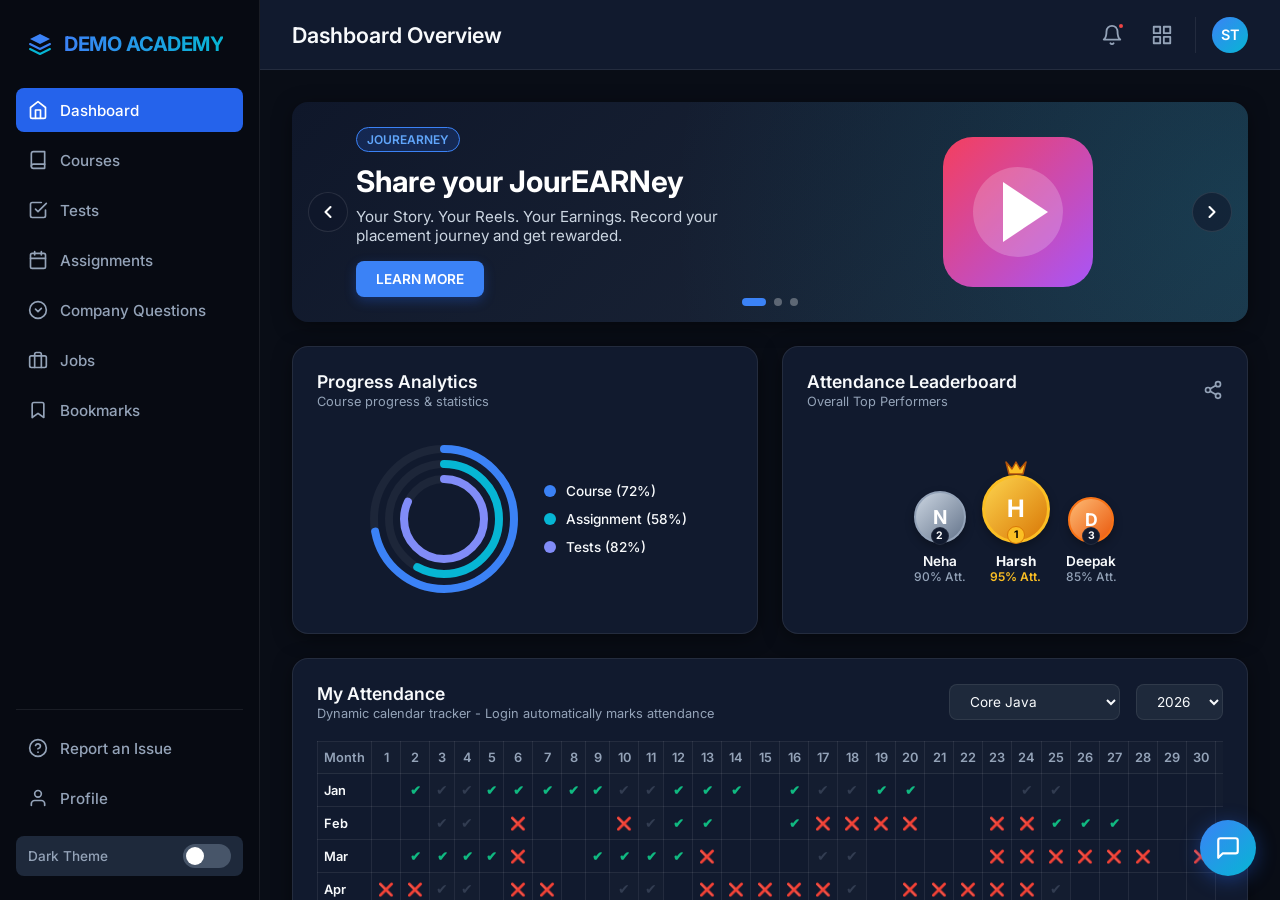
==== index.html @ d6cc8583 "Initial commit" ====
<!DOCTYPE html>
<html lang="en">
<head>
  <meta charset="UTF-8">
  <meta name="viewport" content="width=device-width, initial-scale=1.0">
  <title>Demo Academy - Student Dashboard & Attendance Portal</title>
  <link rel="stylesheet" href="assets/css/style.css">
</head>
<body>
  <div class="app-container">
    <!-- Sidebar Navigation -->
    <aside class="sidebar">
      <div>
        <div class="sidebar-logo">
          <svg width="24" height="24" viewBox="0 0 24 24" fill="none" xmlns="http://www.w3.org/2000/svg">
            <path d="M12 2L2 7L12 12L22 7L12 2Z" fill="var(--accent-blue)"/>
            <path d="M2 17L12 22L22 17" stroke="var(--accent-cyan)" stroke-width="2" stroke-linecap="round" stroke-linejoin="round"/>
            <path d="M2 12L12 17L22 12" stroke="var(--accent-blue)" stroke-width="2" stroke-linecap="round" stroke-linejoin="round"/>
          </svg>
          <span>DEMO ACADEMY</span>
        </div>
        <nav>
          <ul class="nav-links">
            <li class="nav-item active">
              <a href="index.html">
                <svg viewBox="0 0 24 24" fill="none" stroke="currentColor" stroke-width="2" stroke-linecap="round" stroke-linejoin="round">
                  <path d="M3 9l9-7 9 7v11a2 2 0 0 1-2 2H5a2 2 0 0 1-2-2z"/>
                  <polyline points="9 22 9 12 15 12 15 22"/>
                </svg>
                <p>Dashboard</p>
              </a>
            </li>
            <li class="nav-item">
              <a href="courses.html">
                <svg viewBox="0 0 24 24" fill="none" stroke="currentColor" stroke-width="2" stroke-linecap="round" stroke-linejoin="round">
                  <path d="M4 19.5A2.5 2.5 0 0 1 6.5 17H20"/>
                  <path d="M6.5 2H20v20H6.5A2.5 2.5 0 0 1 4 19.5v-15A2.5 2.5 0 0 1 6.5 2z"/>
                </svg>
                <p>Courses</p>
              </a>
            </li>
            <li class="nav-item">
              <a href="tests.html">
                <svg viewBox="0 0 24 24" fill="none" stroke="currentColor" stroke-width="2" stroke-linecap="round" stroke-linejoin="round">
                  <path d="M9 11L12 14L22 4"/>
                  <path d="M21 12v7a2 2 0 0 1-2 2H5a2 2 0 0 1-2-2V5a2 2 0 0 1 2-2h11"/>
                </svg>
                <p>Tests</p>
              </a>
            </li>
            <li class="nav-item">
              <a href="assignments.html">
                <svg viewBox="0 0 24 24" fill="none" stroke="currentColor" stroke-width="2" stroke-linecap="round" stroke-linejoin="round">
                  <rect x="3" y="4" width="18" height="18" rx="2" ry="2"/>
                  <line x1="16" y1="2" x2="16" y2="6"/>
                  <line x1="8" y1="2" x2="8" y2="6"/>
                  <line x1="3" y1="10" x2="21" y2="10"/>
                </svg>
                <p>Assignments</p>
              </a>
            </li>
            <li class="nav-item">
              <a href="companies.html">
                <svg viewBox="0 0 24 24" fill="none" stroke="currentColor" stroke-width="2" stroke-linecap="round" stroke-linejoin="round">
                  <circle cx="12" cy="12" r="10"/>
                  <polyline points="9 11 12 14 16 10"/>
                </svg>
                <p>Company Questions</p>
              </a>
            </li>
            <li class="nav-item">
              <a href="jobs.html">
                <svg viewBox="0 0 24 24" fill="none" stroke="currentColor" stroke-width="2" stroke-linecap="round" stroke-linejoin="round">
                  <rect x="2" y="7" width="20" height="14" rx="2" ry="2"/>
                  <path d="M16 21V5a2 2 0 0 0-2-2h-4a2 2 0 0 0-2 2v16"/>
                </svg>
                <p>Jobs</p>
              </a>
            </li>
            <li class="nav-item">
              <a href="#">
                <svg viewBox="0 0 24 24" fill="none" stroke="currentColor" stroke-width="2" stroke-linecap="round" stroke-linejoin="round">
                  <path d="M19 21l-7-5-7 5V5a2 2 0 0 1 2-2h10a2 2 0 0 1 2 2z"/>
                </svg>
                <p>Bookmarks</p>
              </a>
            </li>
          </ul>
        </nav>
      </div>

      <div class="sidebar-footer">
        <ul class="nav-links">
          <li class="nav-item">
            <a href="#">
              <svg viewBox="0 0 24 24" fill="none" stroke="currentColor" stroke-width="2" stroke-linecap="round" stroke-linejoin="round">
                <circle cx="12" cy="12" r="10"/>
                <path d="M9.09 9a3 3 0 0 1 5.83 1c0 2-3 3-3 3"/>
                <line x1="12" y1="17" x2="12.01" y2="17"/>
              </svg>
              <p>Report an Issue</p>
            </a>
          </li>
          <li class="nav-item">
            <a href="#">
              <svg viewBox="0 0 24 24" fill="none" stroke="currentColor" stroke-width="2" stroke-linecap="round" stroke-linejoin="round">
                <path d="M20 21v-2a4 4 0 0 0-4-4H8a4 4 0 0 0-4 4v2"/>
                <circle cx="12" cy="7" r="4"/>
              </svg>
              <p>Profile</p>
            </a>
          </li>
        </ul>
        
        <!-- Theme Toggle -->
        <div class="theme-toggle-container">
          <span class="theme-label">Dark Theme</span>
          <label class="toggle-switch">
            <input type="checkbox" id="theme-toggle">
            <span class="slider"></span>
          </label>
        </div>
      </div>
    </aside>

    <!-- Main Content Area -->
    <main class="main-content">
      <!-- Top Header -->
      <header class="top-header">
        <div class="welcome-msg">
          <h1>Dashboard Overview</h1>
        </div>
        <div class="header-actions">
          <button class="action-btn" aria-label="Notifications">
            <svg viewBox="0 0 24 24" fill="none" stroke="currentColor" stroke-width="2" stroke-linecap="round" stroke-linejoin="round">
              <path d="M18 8A6 6 0 0 0 6 8c0 7-3 9-3 9h18s-3-2-3-9"/>
              <path d="M13.73 21a2 2 0 0 1-3.46 0"/>
            </svg>
            <span class="badge-dot"></span>
          </button>
          
          <button class="action-btn" aria-label="QR Scanner">
            <svg viewBox="0 0 24 24" fill="none" stroke="currentColor" stroke-width="2" stroke-linecap="round" stroke-linejoin="round">
              <rect x="3" y="3" width="7" height="7"/>
              <rect x="14" y="3" width="7" height="7"/>
              <rect x="14" y="14" width="7" height="7"/>
              <rect x="3" y="14" width="7" height="7"/>
            </svg>
          </button>

          <div class="user-profile">
            <div class="avatar-circle">ST</div>
          </div>
        </div>
      </header>

      <!-- Dashboard Body Content -->
      <div class="dashboard-body">
        <!-- 1. Top Carousel Banner -->
        <section class="banner-carousel" aria-label="Announcements Banner">
          <div class="carousel-slides">
            
            <!-- Slide 1 -->
            <div class="slide active">
              <div class="slide-content">
                <span class="slide-tag">JourEARNey</span>
                <h2>Share your JourEARNey</h2>
                <p>Your Story. Your Reels. Your Earnings. Record your placement journey and get rewarded.</p>
                <a href="#" class="slide-btn">LEARN MORE</a>
              </div>
              <div class="slide-image-container">
                <svg width="180" height="180" viewBox="0 0 24 24" fill="none" xmlns="http://www.w3.org/2000/svg">
                  <rect x="2" y="2" width="20" height="20" rx="4" fill="url(#grad1)"/>
                  <circle cx="12" cy="12" r="6" fill="#ffffff" fill-opacity="0.2"/>
                  <polygon points="10,8 16,12 10,16" fill="#ffffff"/>
                  <defs>
                    <linearGradient id="grad1" x1="2" y1="2" x2="22" y2="22" gradientUnits="userSpaceOnUse">
                      <stop offset="0%" stop-color="#f43f5e" />
                      <stop offset="100%" stop-color="#a855f7" />
                    </linearGradient>
                  </defs>
                </svg>
              </div>
            </div>

            <!-- Slide 2 -->
            <div class="slide">
              <div class="slide-content">
                <span class="slide-tag" style="border-color: var(--accent-cyan); color: #22d3ee;">Referral Program</span>
                <h2>Refer Friends & Earn</h2>
                <p>Help your friends build their tech careers. Get cash rewards for every successfully enrolled referral!</p>
                <a href="#" class="slide-btn" style="background-color: var(--accent-cyan); box-shadow: 0 4px 12px rgba(6, 182, 212, 0.3);">REFER NOW</a>
              </div>
              <div class="slide-image-container">
                <svg width="180" height="180" viewBox="0 0 24 24" fill="none" xmlns="http://www.w3.org/2000/svg">
                  <path d="M17 21v-2a4 4 0 0 0-4-4H5a4 4 0 0 0-4 4v2" stroke="url(#grad2)" stroke-width="2" stroke-linecap="round"/>
                  <circle cx="9" cy="7" r="4" fill="url(#grad2)"/>
                  <path d="M23 21v-2a4 4 0 0 0-3-3.87" stroke="#ffffff" stroke-width="2" stroke-linecap="round"/>
                  <path d="M16 3.13a4 4 0 0 1 0 7.75" stroke="#ffffff" stroke-width="2" stroke-linecap="round"/>
                  <defs>
                    <linearGradient id="grad2" x1="0%" y1="0%" x2="100%" y2="100%">
                      <stop offset="0%" stop-color="#06b6d4"/>
                      <stop offset="100%" stop-color="#3b82f6"/>
                    </linearGradient>
                  </defs>
                </svg>
              </div>
            </div>

            <!-- Slide 3 -->
            <div class="slide">
              <div class="slide-content">
                <span class="slide-tag" style="border-color: var(--accent-gold); color: #fbbf24;">Placements</span>
                <h2>Infosys, TCS & Accenture</h2>
                <p>Our top students placed at global corporations. Build your Core Java skills and secure your dream job.</p>
                <a href="#" class="slide-btn" style="background-color: var(--accent-gold); color: #000000; box-shadow: 0 4px 12px rgba(251, 191, 36, 0.3);">VIEW PLACEMENTS</a>
              </div>
              <div class="slide-image-container">
                <svg width="180" height="180" viewBox="0 0 24 24" fill="none" xmlns="http://www.w3.org/2000/svg">
                  <rect x="3" y="3" width="18" height="18" rx="2" fill="url(#grad3)"/>
                  <path d="M21 16V8a2 2 0 0 0-2-2h-5l-2-2H5a2 2 0 0 0-2 2v10a2 2 0 0 0 2 2h14a2 2 0 0 0 2-2z" fill="#ffffff" fill-opacity="0.2"/>
                  <polyline points="22 10 12 18 2 10" stroke="#ffffff" stroke-width="2"/>
                  <defs>
                    <linearGradient id="grad3" x1="0%" y1="0%" x2="100%" y2="100%">
                      <stop offset="0%" stop-color="#fbbf24"/>
                      <stop offset="100%" stop-color="#f97316"/>
                    </linearGradient>
                  </defs>
                </svg>
              </div>
            </div>

          </div>
          
          <div class="carousel-overlay"></div>
          
          <!-- Arrows -->
          <button class="carousel-arrow prev" aria-label="Previous Slide">
            <svg viewBox="0 0 24 24" fill="none" stroke="currentColor" stroke-width="2.5" stroke-linecap="round" stroke-linejoin="round">
              <polyline points="15 18 9 12 15 6"/>
            </svg>
          </button>
          <button class="carousel-arrow next" aria-label="Next Slide">
            <svg viewBox="0 0 24 24" fill="none" stroke="currentColor" stroke-width="2.5" stroke-linecap="round" stroke-linejoin="round">
              <polyline points="9 18 15 12 9 6"/>
            </svg>
          </button>

          <!-- Dots -->
          <ul class="carousel-dots">
            <li class="dot active"></li>
            <li class="dot"></li>
            <li class="dot"></li>
          </ul>
        </section>

        <!-- 2. Grid Widgets (Progress & Leaderboard) -->
        <div class="widgets-grid">
          
          <!-- Left Card: Learning Analytics & Employability -->
          <div class="card">
            <div class="card-title">
              <div>
                Progress Analytics
                <div class="card-subtitle">Course progress & statistics</div>
              </div>
            </div>
            <div class="analytics-widgets">
              
              <!-- Concentric Rings -->
              <div class="progress-widget">
                <div class="rings-svg-container">
                  <svg width="160" height="160" viewBox="0 0 160 160">
                    <!-- Course Ring (Outer) -->
                    <circle class="ring-bg" cx="80" cy="80" r="70" stroke-width="8"/>
                    <circle class="ring-progress ring-course" cx="80" cy="80" r="70" stroke-width="8"/>

                    <!-- Assignment Ring (Middle) -->
                    <circle class="ring-bg" cx="80" cy="80" r="55" stroke-width="8"/>
                    <circle class="ring-progress ring-assignment" cx="80" cy="80" r="55" stroke-width="8"/>

                    <!-- Test Ring (Inner) -->
                    <circle class="ring-bg" cx="80" cy="80" r="40" stroke-width="8"/>
                    <circle class="ring-progress ring-test" cx="80" cy="80" r="40" stroke-width="8"/>
                  </svg>
                </div>
                <div class="progress-legend">
                  <div class="legend-item">
                    <span class="legend-color" style="background-color: var(--accent-blue);"></span>
                    <span>Course (72%)</span>
                  </div>
                  <div class="legend-item">
                    <span class="legend-color" style="background-color: var(--accent-cyan);"></span>
                    <span>Assignment (58%)</span>
                  </div>
                  <div class="legend-item">
                    <span class="legend-color" style="background-color: #818cf8;"></span>
                    <span>Tests (82%)</span>
                  </div>
                </div>
              </div>


            </div>
          </div>

          <!-- Right Card: Attendance Leaderboard -->
          <div class="card">
            <div class="card-title">
              <div>
                Attendance Leaderboard
                <div class="card-subtitle">Overall Top Performers</div>
              </div>
              <svg width="20" height="20" viewBox="0 0 24 24" fill="none" stroke="var(--text-secondary)" stroke-width="2" stroke-linecap="round" stroke-linejoin="round" style="cursor: pointer;">
                <circle cx="18" cy="5" r="3"/>
                <circle cx="6" cy="12" r="3"/>
                <circle cx="18" cy="19" r="3"/>
                <line x1="8.59" y1="13.51" x2="15.42" y2="17.49"/>
                <line x1="15.41" y1="6.51" x2="8.59" y2="10.49"/>
              </svg>
            </div>
            
            <div class="leaderboard-widget">
              <div class="podium-container">
                <!-- 2nd Place (Left) -->
                <div class="podium-user second">
                  <div class="avatar-wrapper">
                    N
                    <div class="rank-badge">2</div>
                  </div>
                  <div class="user-name">Neha</div>
                  <div class="user-score">90% Att.</div>
                </div>

                <!-- 1st Place (Center) -->
                <div class="podium-user first">
                  <div class="avatar-wrapper">
                    <!-- Crown icon on top -->
                    <svg class="crown-icon" viewBox="0 0 24 24" fill="var(--accent-gold)">
                      <path d="M2 4l3 12h14l3-12-6 7-4-7-4 7-6-7z" stroke="#b45309" stroke-width="1.5" stroke-linejoin="round"/>
                    </svg>
                    H
                    <div class="rank-badge" style="background-color: var(--accent-gold); color: #000000; border-color: #d97706;">1</div>
                  </div>
                  <div class="user-name" style="font-weight: 700;">Harsh</div>
                  <div class="user-score" style="color: var(--accent-gold); font-weight: 600;">95% Att.</div>
                </div>

                <!-- 3rd Place (Right) -->
                <div class="podium-user third">
                  <div class="avatar-wrapper">
                    D
                    <div class="rank-badge">3</div>
                  </div>
                  <div class="user-name">Deepak</div>
                  <div class="user-score">85% Att.</div>
                </div>
              </div>
            </div>
          </div>

        </div>

        <!-- 3. Attendance Section -->
        <section class="card attendance-card" aria-label="Attendance Portal">
          <div class="card-title">
            <div>
              My Attendance
              <div class="card-subtitle">Dynamic calendar tracker - Login automatically marks attendance</div>
            </div>
            <div class="attendance-filters">
              <select class="select-dropdown" id="course-filter">
                <option value="core-java">Core Java</option>
                <option value="web-dev">Web Development</option>
              </select>
              
              <select class="select-dropdown" id="year-filter">
                <option value="2026">2026</option>
                <option value="2025">2025</option>
              </select>
            </div>
          </div>

          <!-- Grid Table (Months & Days) -->
          <div class="attendance-grid-container">
            <table class="attendance-table">
              <thead>
                <tr>
                  <th>Month</th>
                  <!-- Days 1 to 31 headers -->
                  <th>1</th><th>2</th><th>3</th><th>4</th><th>5</th><th>6</th><th>7</th><th>8</th><th>9</th><th>10</th>
                  <th>11</th><th>12</th><th>13</th><th>14</th><th>15</th><th>16</th><th>17</th><th>18</th><th>19</th><th>20</th>
                  <th>21</th><th>22</th><th>23</th><th>24</th><th>25</th><th>26</th><th>27</th><th>28</th><th>29</th><th>30</th><th>31</th>
                </tr>
              </thead>
              <tbody id="attendance-tbody">
                <!-- Generated dynamically via JS -->
              </tbody>
            </table>
          </div>

          <!-- Attendance Legend -->
          <div class="attendance-legend">
            <div class="legend-marker-item">
              <span class="present-marker">✔</span> Present
            </div>
            <div class="legend-marker-item">
              <span class="week-off-marker" style="padding: 2px 8px; border-radius: 4px; display: inline-block;"></span> Week Off
            </div>
            <div class="legend-marker-item">
              <span class="absent-marker">❌</span> Absent
            </div>
          </div>
        </section>
      </div>
    </main>

    <!-- Floating Ask Demo AI Widget -->
    <div class="ask-demo-widget" id="ask-demo-widget">
      <button class="chat-bubble-btn" id="chat-bubble-btn" aria-label="Ask Demo Assistant">
        <!-- Robot or Chat Icon -->
        <svg viewBox="0 0 24 24" fill="none" stroke="currentColor" stroke-width="2" stroke-linecap="round" stroke-linejoin="round">
          <path d="M21 15a2 2 0 0 1-2 2H7l-4 4V5a2 2 0 0 1 2-2h14a2 2 0 0 1 2 2z"/>
        </svg>
      </button>

      <!-- Chat window container -->
      <div class="chat-window" id="chat-window">
        <div class="chat-header">
          <svg width="28" height="28" viewBox="0 0 24 24" fill="none" stroke="currentColor" stroke-width="2">
            <rect x="3" y="11" width="18" height="11" rx="2" ry="2"/>
            <path d="M12 2v2M8 5h8M12 11V9"/>
          </svg>
          <div>
            <h3>Ask Demo</h3>
            <p>Your AI Learning Companion</p>
          </div>
        </div>

        <div class="chat-body" id="chat-body">
          <div class="chat-msg demo">
            Hi! I am Demo, your AI Learning Assistant. You can ask me about your course progress, attendance details, or how to boost your employability score!
          </div>
        </div>

        <div class="chat-footer">
          <input type="text" class="chat-input" id="chat-input" placeholder="Type a message...">
          <button class="chat-send-btn" id="chat-send-btn" aria-label="Send message">
            <svg viewBox="0 0 24 24" fill="none" stroke="currentColor" stroke-width="2" stroke-linecap="round" stroke-linejoin="round">
              <line x1="22" y1="2" x2="11" y2="13"/>
              <polygon points="22 2 15 22 11 13 2 9 22 2"/>
            </svg>
          </button>
        </div>
      </div>
    </div>
  </div>

  <script src="assets/js/app.js"></script>
</body>
</html>
---- assets/css/style.css ----
@import url('https://fonts.googleapis.com/css2?family=Inter:wght@300;400;500;600;700&display=swap');

:root {
  /* Dark Theme variables (default) */
  --bg-color: #090d16;
  --card-bg: #111a2e;
  --card-border: rgba(255, 255, 255, 0.08);
  --sidebar-bg: #070a12;
  --sidebar-hover: #1e293b;
  --sidebar-active: #2563eb;
  --text-primary: #f8fafc;
  --text-secondary: #94a3b8;
  --accent-blue: #3b82f6;
  --accent-cyan: #06b6d4;
  --accent-green: #10b981;
  --accent-red: #ef4444;
  --accent-orange: #f59e0b;
  --accent-gold: #fbbf24;
  --shadow: 0 4px 20px -2px rgba(0, 0, 0, 0.5);
  --font-family: 'Inter', sans-serif;
  --week-off-bg: rgba(255, 255, 255, 0.05);
}

.light-theme {
  /* Light Theme variables */
  --bg-color: #f1f5f9;
  --card-bg: #ffffff;
  --card-border: rgba(0, 0, 0, 0.08);
  --sidebar-bg: #ffffff;
  --sidebar-hover: #f1f5f9;
  --sidebar-active: #2563eb;
  --text-primary: #0f172a;
  --text-secondary: #475569;
  --accent-blue: #2563eb;
  --accent-cyan: #0891b2;
  --shadow: 0 4px 20px -2px rgba(0, 0, 0, 0.08);
  --week-off-bg: rgba(0, 0, 0, 0.03);
}

* {
  box-sizing: border-box;
  margin: 0;
  padding: 0;
}

body {
  font-family: var(--font-family);
  background-color: var(--bg-color);
  color: var(--text-primary);
  transition: background-color 0.3s, color 0.3s;
  overflow-x: hidden;
  height: 100vh;
}

/* App Layout */
.app-container {
  display: flex;
  width: 100vw;
  height: 100vh;
  overflow: hidden;
}

/* Sidebar Styling */
.sidebar {
  width: 260px;
  background-color: var(--sidebar-bg);
  border-right: 1px solid var(--card-border);
  display: flex;
  flex-direction: column;
  justify-content: space-between;
  padding: 24px 16px;
  transition: background-color 0.3s, border-color 0.3s;
  z-index: 100;
  flex-shrink: 0;
}

.sidebar-logo {
  display: flex;
  align-items: center;
  gap: 12px;
  padding: 8px 12px;
  margin-bottom: 24px;
}

.sidebar-logo svg {
  width: 24px;
  height: 24px;
}

.sidebar-logo span {
  font-weight: 700;
  font-size: 1.25rem;
  letter-spacing: -0.025em;
  background: linear-gradient(to right, var(--accent-blue), var(--accent-cyan));
  -webkit-background-clip: text;
  -webkit-text-fill-color: transparent;
}

.nav-links {
  list-style: none;
  display: flex;
  flex-direction: column;
  gap: 6px;
}

.nav-item a {
  display: flex;
  align-items: center;
  gap: 12px;
  padding: 12px;
  border-radius: 8px;
  color: var(--text-secondary);
  text-decoration: none;
  font-weight: 500;
  font-size: 0.95rem;
  transition: all 0.2s;
}

.nav-item.active a {
  background-color: var(--sidebar-active);
  color: #ffffff;
}

.nav-item:not(.active) a:hover {
  background-color: var(--sidebar-hover);
  color: var(--text-primary);
}

.nav-item svg {
  width: 20px;
  height: 20px;
  flex-shrink: 0;
}

.sidebar-footer {
  display: flex;
  flex-direction: column;
  gap: 16px;
  padding-top: 16px;
  border-top: 1px solid var(--card-border);
}

/* Theme Toggle Slider */
.theme-toggle-container {
  display: flex;
  align-items: center;
  justify-content: space-between;
  padding: 8px 12px;
  background-color: var(--sidebar-hover);
  border-radius: 8px;
}

.theme-label {
  font-size: 0.85rem;
  font-weight: 500;
  color: var(--text-secondary);
}

.toggle-switch {
  position: relative;
  display: inline-block;
  width: 48px;
  height: 24px;
}

.toggle-switch input {
  opacity: 0;
  width: 0;
  height: 0;
}

.slider {
  position: absolute;
  cursor: pointer;
  top: 0;
  left: 0;
  right: 0;
  bottom: 0;
  background-color: #475569;
  transition: .3s;
  border-radius: 24px;
}

.slider:before {
  position: absolute;
  content: "";
  height: 18px;
  width: 18px;
  left: 3px;
  bottom: 3px;
  background-color: white;
  transition: .3s;
  border-radius: 50%;
}

input:checked + .slider {
  background-color: var(--accent-blue);
}

input:checked + .slider:before {
  transform: translateX(24px);
}

/* Main Dashboard Area */
.main-content {
  flex-grow: 1;
  display: flex;
  flex-direction: column;
  height: 100vh;
  overflow-y: auto;
  background-color: var(--bg-color);
  transition: background-color 0.3s;
}

/* Header */
.top-header {
  height: 70px;
  border-bottom: 1px solid var(--card-border);
  display: flex;
  align-items: center;
  justify-content: space-between;
  padding: 0 32px;
  background-color: var(--card-bg);
  transition: background-color 0.3s, border-color 0.3s;
  flex-shrink: 0;
}

.welcome-msg h1 {
  font-size: 1.35rem;
  font-weight: 600;
  color: var(--text-primary);
}

.header-actions {
  display: flex;
  align-items: center;
  gap: 16px;
}

.action-btn {
  background: none;
  border: none;
  color: var(--text-secondary);
  cursor: pointer;
  position: relative;
  padding: 6px;
  border-radius: 50%;
  transition: all 0.2s;
  display: flex;
  align-items: center;
  justify-content: center;
}

.action-btn:hover {
  background-color: var(--sidebar-hover);
  color: var(--text-primary);
}

.action-btn svg {
  width: 22px;
  height: 22px;
}

.badge-dot {
  position: absolute;
  top: 4px;
  right: 4px;
  width: 8px;
  height: 8px;
  background-color: var(--accent-red);
  border-radius: 50%;
  border: 2px solid var(--card-bg);
}

.user-profile {
  display: flex;
  align-items: center;
  gap: 12px;
  padding-left: 16px;
  border-left: 1px solid var(--card-border);
}

.avatar-circle {
  width: 36px;
  height: 36px;
  border-radius: 50%;
  background: linear-gradient(135deg, var(--accent-blue), var(--accent-cyan));
  display: flex;
  align-items: center;
  justify-content: center;
  color: white;
  font-weight: 600;
  font-size: 0.9rem;
}

/* Scrollbar styling */
.main-content::-webkit-scrollbar, .chat-body::-webkit-scrollbar, .player-right::-webkit-scrollbar {
  width: 6px;
}

.main-content::-webkit-scrollbar-track, .chat-body::-webkit-scrollbar-track, .player-right::-webkit-scrollbar-track {
  background: transparent;
}

.main-content::-webkit-scrollbar-thumb, .chat-body::-webkit-scrollbar-thumb, .player-right::-webkit-scrollbar-thumb {
  background: rgba(255, 255, 255, 0.1);
  border-radius: 4px;
}

.main-content::-webkit-scrollbar-thumb:hover, .chat-body::-webkit-scrollbar-thumb:hover, .player-right::-webkit-scrollbar-thumb:hover {
  background: rgba(255, 255, 255, 0.2);
}

/* Dashboard Body Content */
.dashboard-body {
  padding: 32px;
  display: flex;
  flex-direction: column;
  gap: 24px;
  flex-grow: 1;
}

/* Carousel Banner */
.banner-carousel {
  position: relative;
  width: 100%;
  height: 220px;
  border-radius: 16px;
  overflow: hidden;
  box-shadow: var(--shadow);
  background: linear-gradient(135deg, #0f172a, #1e293b);
}

.carousel-slides {
  display: flex;
  width: 100%;
  height: 100%;
  position: relative;
}

.slide {
  position: absolute;
  top: 0;
  left: 0;
  width: 100%;
  height: 100%;
  opacity: 0;
  transition: opacity 0.8s ease-in-out;
  display: flex;
  align-items: center;
  justify-content: space-between;
  padding: 24px 64px;
  pointer-events: none;
}

.slide.active {
  opacity: 1;
  pointer-events: auto;
}

.slide-content {
  max-width: 50%;
  z-index: 2;
  color: white;
}

.slide-tag {
  display: inline-block;
  background-color: rgba(37, 99, 235, 0.2);
  border: 1px solid var(--accent-blue);
  color: #60a5fa;
  font-size: 0.75rem;
  font-weight: 600;
  padding: 4px 10px;
  border-radius: 20px;
  margin-bottom: 12px;
  text-transform: uppercase;
}

.slide-content h2 {
  font-size: 1.85rem;
  font-weight: 700;
  margin-bottom: 8px;
  line-height: 1.2;
}

.slide-content p {
  color: #cbd5e1;
  font-size: 0.95rem;
  margin-bottom: 16px;
}

.slide-btn {
  display: inline-block;
  background-color: var(--accent-blue);
  color: white;
  text-decoration: none;
  font-weight: 600;
  font-size: 0.85rem;
  padding: 10px 20px;
  border-radius: 8px;
  transition: transform 0.2s, background-color 0.2s;
  box-shadow: 0 4px 12px rgba(37, 99, 235, 0.3);
}

.slide-btn:hover {
  transform: translateY(-2px);
  background-color: #1d4ed8;
}

.slide-image-container {
  width: 40%;
  height: 100%;
  display: flex;
  align-items: center;
  justify-content: center;
  position: relative;
  z-index: 2;
}

.slide-image-container img {
  max-height: 85%;
  max-width: 100%;
  object-fit: contain;
  filter: drop-shadow(0 10px 20px rgba(0, 0, 0, 0.4));
}

.carousel-overlay {
  position: absolute;
  top: 0;
  left: 0;
  right: 0;
  bottom: 0;
  background: radial-gradient(circle at right, rgba(6, 182, 212, 0.15), transparent 60%);
  z-index: 1;
}

/* Slide arrows */
.carousel-arrow {
  position: absolute;
  top: 50%;
  transform: translateY(-50%);
  background-color: rgba(15, 23, 42, 0.6);
  border: 1px solid rgba(255, 255, 255, 0.1);
  color: white;
  width: 40px;
  height: 40px;
  border-radius: 50%;
  display: flex;
  align-items: center;
  justify-content: center;
  cursor: pointer;
  transition: all 0.2s;
  z-index: 10;
}

.carousel-arrow:hover {
  background-color: rgba(37, 99, 235, 0.8);
  border-color: var(--accent-blue);
  transform: translateY(-50%) scale(1.1);
}

.carousel-arrow.prev { left: 16px; }
.carousel-arrow.next { right: 16px; }

.carousel-arrow svg {
  width: 20px;
  height: 20px;
}

/* Carousel dots */
.carousel-dots {
  position: absolute;
  bottom: 16px;
  left: 50%;
  transform: translateX(-50%);
  display: flex;
  gap: 8px;
  z-index: 10;
  list-style: none;
}

.dot {
  width: 8px;
  height: 8px;
  border-radius: 50%;
  background-color: rgba(255, 255, 255, 0.3);
  cursor: pointer;
  transition: all 0.3s;
}

.dot.active {
  background-color: var(--accent-blue);
  width: 24px;
  border-radius: 4px;
}

/* Widgets Grid Layout */
.widgets-grid {
  display: grid;
  grid-template-columns: 1fr 1fr;
  gap: 24px;
}

.card {
  background-color: var(--card-bg);
  border: 1px solid var(--card-border);
  border-radius: 16px;
  padding: 24px;
  box-shadow: var(--shadow);
  transition: background-color 0.3s, border-color 0.3s;
}

.card-title {
  font-size: 1.1rem;
  font-weight: 600;
  margin-bottom: 20px;
  color: var(--text-primary);
  display: flex;
  justify-content: space-between;
  align-items: center;
}

.card-subtitle {
  font-size: 0.8rem;
  color: var(--text-secondary);
  font-weight: 400;
  margin-top: 2px;
}

/* Analytics Row (Inside Left Card) */
.analytics-widgets {
  display: flex;
  justify-content: center;
  align-items: center;
  gap: 24px;
  padding: 10px 0;
}

/* Progress Rings Widget */
.progress-widget {
  display: flex;
  align-items: center;
  gap: 20px;
}

.rings-svg-container {
  position: relative;
  width: 160px;
  height: 160px;
}

.rings-svg-container svg {
  transform: rotate(-90deg);
}

.ring-bg {
  fill: none;
  stroke: rgba(255, 255, 255, 0.05);
}

.light-theme .ring-bg {
  stroke: rgba(0, 0, 0, 0.05);
}

.ring-progress {
  fill: none;
  stroke-linecap: round;
  transition: stroke-dashoffset 1s ease-out;
}

/* Ring colors & offsets */
.ring-course {
  stroke: var(--accent-blue);
  stroke-dasharray: 439.8; /* 2 * PI * r (r=70) */
  stroke-dashoffset: 219.9; /* 50% */
}

.ring-assignment {
  stroke: var(--accent-cyan);
  stroke-dasharray: 345.5; /* 2 * PI * r (r=55) */
  stroke-dashoffset: 103.65; /* 70% */
}

.ring-test {
  stroke: #818cf8;
  stroke-dasharray: 251.3; /* 2 * PI * r (r=40) */
  stroke-dashoffset: 62.8; /* 75% */
}

.progress-legend {
  display: flex;
  flex-direction: column;
  gap: 12px;
}

.legend-item {
  display: flex;
  align-items: center;
  gap: 10px;
  font-size: 0.85rem;
  font-weight: 500;
}

.legend-color {
  width: 12px;
  height: 12px;
  border-radius: 50%;
}

/* Leaderboard Widget Styling */
.leaderboard-widget {
  display: flex;
  flex-direction: column;
  align-items: center;
  justify-content: center;
  padding: 10px 0;
  position: relative;
  min-height: 180px;
}

.podium-container {
  display: flex;
  align-items: flex-end;
  justify-content: center;
  gap: 16px;
  width: 100%;
  margin-top: 20px;
}

.podium-user {
  display: flex;
  flex-direction: column;
  align-items: center;
  position: relative;
  text-align: center;
}

.avatar-wrapper {
  position: relative;
  border-radius: 50%;
  display: flex;
  align-items: center;
  justify-content: center;
  font-weight: 700;
  color: white;
  box-shadow: 0 4px 10px rgba(0,0,0,0.3);
}

.crown-icon {
  position: absolute;
  top: -20px;
  left: 50%;
  transform: translateX(-50%);
  width: 24px;
  height: 24px;
  z-index: 5;
}

.rank-badge {
  position: absolute;
  bottom: -4px;
  left: 50%;
  transform: translateX(-50%);
  width: 18px;
  height: 18px;
  border-radius: 50%;
  background-color: var(--card-bg);
  border: 1px solid var(--card-border);
  display: flex;
  align-items: center;
  justify-content: center;
  font-size: 0.65rem;
  font-weight: 700;
}

/* First place styling (Center) */
.podium-user.first {
  order: 2;
}

.podium-user.first .avatar-wrapper {
  width: 68px;
  height: 68px;
  background: linear-gradient(135deg, #fcd34d, #d97706);
  font-size: 1.5rem;
  border: 3px solid #fbbf24;
}

/* Second place styling (Left) */
.podium-user.second {
  order: 1;
}

.podium-user.second .avatar-wrapper {
  width: 52px;
  height: 52px;
  background: linear-gradient(135deg, #cbd5e1, #64748b);
  font-size: 1.2rem;
  border: 2px solid #94a3b8;
}

/* Third place styling (Right) */
.podium-user.third {
  order: 3;
}

.podium-user.third .avatar-wrapper {
  width: 46px;
  height: 46px;
  background: linear-gradient(135deg, #fdba74, #ea580c);
  font-size: 1.1rem;
  border: 2px solid #f97316;
}

.user-name {
  font-size: 0.85rem;
  font-weight: 600;
  margin-top: 10px;
  color: var(--text-primary);
}

.user-score {
  font-size: 0.75rem;
  color: var(--text-secondary);
  font-weight: 500;
}

/* Attendance Table Card */
.attendance-card {
  width: 100%;
}

.attendance-filters {
  display: flex;
  align-items: center;
  gap: 16px;
}

.select-dropdown, .date-input {
  background-color: var(--sidebar-hover);
  border: 1px solid var(--card-border);
  color: var(--text-primary);
  font-family: var(--font-family);
  font-size: 0.85rem;
  padding: 8px 16px;
  border-radius: 8px;
  outline: none;
  cursor: pointer;
  transition: all 0.2s;
}

.select-dropdown:hover, .date-input:hover {
  border-color: var(--accent-blue);
}

.date-input-container {
  display: flex;
  align-items: center;
  gap: 8px;
}

.date-label {
  font-size: 0.8rem;
  color: var(--text-secondary);
}

/* Attendance Grid Wrapper */
.attendance-grid-container {
  width: 100%;
  overflow-x: auto;
  margin-top: 16px;
  padding-bottom: 8px;
}

.attendance-table {
  width: 100%;
  border-collapse: collapse;
  text-align: center;
  min-width: 900px;
}

.attendance-table th, .attendance-table td {
  padding: 8px 6px;
  font-size: 0.8rem;
  border: 1px solid var(--card-border);
  width: calc(100% / 32);
}

.attendance-table th {
  color: var(--text-secondary);
  font-weight: 600;
  background-color: rgba(255, 255, 255, 0.01);
}

.light-theme .attendance-table th {
  background-color: rgba(0, 0, 0, 0.01);
}

.month-label {
  color: var(--text-primary);
  font-weight: 600;
  text-align: left;
  padding-left: 12px;
  width: 80px;
}

/* Attendance markers styling */
.present-marker {
  color: var(--accent-green);
  font-weight: bold;
  font-size: 1rem;
}

.absent-marker {
  color: var(--accent-red);
  font-weight: bold;
  font-size: 0.85rem;
}

.week-off-marker {
  background-color: var(--week-off-bg);
  opacity: 0.25;
}

.week-off-marker::after {
  content: "✔";
  color: var(--text-secondary);
  font-size: 0.85rem;
}

.empty-marker {
  background-color: transparent;
}

/* Attendance Legend */
.attendance-legend {
  display: flex;
  justify-content: flex-end;
  gap: 20px;
  margin-top: 20px;
  font-size: 0.8rem;
  font-weight: 500;
  color: var(--text-secondary);
}

.legend-marker-item {
  display: flex;
  align-items: center;
  gap: 6px;
}

/* Floating Ask Demo Widget */
.ask-demo-widget {
  position: fixed;
  bottom: 24px;
  right: 24px;
  z-index: 1000;
}

.chat-bubble-btn {
  background: linear-gradient(135deg, var(--accent-blue), var(--accent-cyan));
  color: white;
  width: 56px;
  height: 56px;
  border-radius: 50%;
  border: none;
  cursor: pointer;
  box-shadow: 0 4px 20px rgba(37, 99, 235, 0.4);
  display: flex;
  align-items: center;
  justify-content: center;
  transition: transform 0.2s, rotate 0.3s;
}

.chat-bubble-btn:hover {
  transform: scale(1.08);
}

.chat-bubble-btn svg {
  width: 26px;
  height: 26px;
}

/* Chat window */
.chat-window {
  position: absolute;
  bottom: 72px;
  right: 0;
  width: 360px;
  height: 480px;
  background-color: var(--card-bg);
  border: 1px solid var(--card-border);
  border-radius: 16px;
  box-shadow: var(--shadow);
  display: flex;
  flex-direction: column;
  overflow: hidden;
  opacity: 0;
  transform: translateY(20px) scale(0.95);
  pointer-events: none;
  transition: all 0.3s cubic-bezier(0.34, 1.56, 0.64, 1);
}

.chat-window.open {
  opacity: 1;
  transform: translateY(0) scale(1);
  pointer-events: auto;
}

.chat-header {
  padding: 16px;
  background: linear-gradient(135deg, var(--accent-blue), var(--accent-cyan));
  color: white;
  display: flex;
  align-items: center;
  gap: 12px;
}

.chat-header h3 {
  font-size: 1rem;
  font-weight: 600;
}

.chat-header p {
  font-size: 0.75rem;
  color: rgba(255, 255, 255, 0.8);
}

.chat-body {
  flex-grow: 1;
  padding: 16px;
  overflow-y: auto;
  display: flex;
  flex-direction: column;
  gap: 12px;
}

.chat-msg {
  max-width: 80%;
  padding: 10px 14px;
  border-radius: 12px;
  font-size: 0.85rem;
  line-height: 1.4;
}

.chat-msg.demo {
  background-color: var(--sidebar-hover);
  color: var(--text-primary);
  align-self: flex-start;
  border-bottom-left-radius: 2px;
}

.chat-msg.user {
  background-color: var(--accent-blue);
  color: white;
  align-self: flex-end;
  border-bottom-right-radius: 2px;
}

.chat-footer {
  padding: 12px 16px;
  border-top: 1px solid var(--card-border);
  display: flex;
  gap: 8px;
}

.chat-input {
  flex-grow: 1;
  background-color: var(--sidebar-hover);
  border: 1px solid var(--card-border);
  color: var(--text-primary);
  border-radius: 20px;
  padding: 8px 16px;
  outline: none;
  font-size: 0.85rem;
}

.chat-send-btn {
  background-color: var(--accent-blue);
  color: white;
  border: none;
  width: 36px;
  height: 36px;
  border-radius: 50%;
  display: flex;
  align-items: center;
  justify-content: center;
  cursor: pointer;
  transition: background-color 0.2s;
}

.chat-send-btn:hover {
  background-color: #1d4ed8;
}

.chat-send-btn svg {
  width: 16px;
  height: 16px;
}


/* ==========================================
   COURSES STYLING (NEW MODULES)
   ========================================== */

/* Search & Header */
.courses-header-section {
  display: flex;
  justify-content: space-between;
  align-items: center;
  gap: 20px;
  margin-bottom: 8px;
}

.search-input-wrap {
  position: relative;
  flex-grow: 1;
  max-width: 420px;
}

.search-icon-svg {
  position: absolute;
  left: 14px;
  top: 50%;
  transform: translateY(-50%);
  width: 18px;
  height: 18px;
  color: var(--text-secondary);
  pointer-events: none;
}

.courses-search-bar {
  width: 100%;
  padding: 12px 16px 12px 42px;
  background-color: var(--card-bg);
  border: 1px solid var(--card-border);
  color: var(--text-primary);
  font-family: var(--font-family);
  font-size: 0.9rem;
  border-radius: 10px;
  outline: none;
  transition: all 0.2s;
}

.courses-search-bar:focus {
  border-color: var(--accent-blue);
  box-shadow: 0 0 0 2px rgba(37, 99, 235, 0.15);
}

.btn-primary {
  background-color: var(--accent-blue);
  color: white;
  border: none;
  font-family: var(--font-family);
  font-weight: 600;
  font-size: 0.9rem;
  padding: 12px 24px;
  border-radius: 10px;
  cursor: pointer;
  display: flex;
  align-items: center;
  gap: 8px;
  transition: all 0.2s;
  box-shadow: 0 4px 12px rgba(37, 99, 235, 0.2);
}

.btn-primary:hover {
  background-color: #1d4ed8;
  transform: translateY(-1px);
}

/* Course Listing Grid */
.courses-grid {
  display: grid;
  grid-template-columns: repeat(auto-fill, minmax(320px, 1fr));
  gap: 24px;
  margin-top: 10px;
}

.course-card {
  background-color: var(--card-bg);
  border: 1px solid var(--card-border);
  border-radius: 16px;
  overflow: hidden;
  box-shadow: var(--shadow);
  display: flex;
  flex-direction: column;
  transition: all 0.3s cubic-bezier(0.4, 0, 0.2, 1);
  cursor: pointer;
}

.course-card:hover {
  transform: translateY(-6px);
  border-color: var(--accent-blue);
  box-shadow: 0 12px 30px -4px rgba(0, 0, 0, 0.4);
}

.course-banner {
  height: 180px;
  width: 100%;
  position: relative;
  display: flex;
  align-items: center;
  justify-content: space-between;
  padding: 20px 24px;
  overflow: hidden;
}

.course-banner-gradient-1 { background: linear-gradient(135deg, #1e3a8a, #3b82f6, #06b6d4); }
.course-banner-gradient-2 { background: linear-gradient(135deg, #0f172a, #d97706, #f59e0b); }
.course-banner-gradient-3 { background: linear-gradient(135deg, #311042, #701a75, #db2777); }
.course-banner-gradient-4 { background: linear-gradient(135deg, #022c22, #0d9488, #10b981); }
.course-banner-gradient-5 { background: linear-gradient(135deg, #1c1917, #44403c, #78716c); }
.course-banner-gradient-6 { background: linear-gradient(135deg, #172554, #1e3a8a, #2563eb); }

.course-banner-title {
  color: white;
  z-index: 2;
  max-width: 60%;
}

.course-banner-title h3 {
  font-size: 1.45rem;
  font-weight: 800;
  letter-spacing: -0.02em;
  line-height: 1.2;
}

.course-logo-overlay {
  width: 35%;
  height: 90%;
  display: flex;
  align-items: center;
  justify-content: center;
  z-index: 2;
}

.course-logo-overlay svg, .course-logo-overlay img {
  max-height: 100%;
  max-width: 100%;
  filter: drop-shadow(0 4px 8px rgba(0,0,0,0.3));
}

.course-banner-overlay {
  position: absolute;
  top: 0;
  left: 0;
  right: 0;
  bottom: 0;
  background: radial-gradient(circle at bottom left, rgba(255,255,255,0.1), transparent 70%);
  z-index: 1;
}

.course-card-details {
  padding: 20px;
  flex-grow: 1;
  display: flex;
  flex-direction: column;
  justify-content: space-between;
  gap: 16px;
}

.course-card-meta {
  display: flex;
  gap: 16px;
  font-size: 0.8rem;
  color: var(--text-secondary);
}

.meta-info-item {
  display: flex;
  align-items: center;
  gap: 6px;
}

.meta-info-item svg {
  width: 14px;
  height: 14px;
  color: var(--accent-blue);
}

.course-card-desc {
  font-size: 0.85rem;
  color: var(--text-secondary);
  line-height: 1.4;
}

.course-card-cta {
  display: flex;
  align-items: center;
  justify-content: space-between;
  padding-top: 14px;
  border-top: 1px solid var(--card-border);
}

.cta-link {
  color: var(--accent-blue);
  font-weight: 600;
  font-size: 0.85rem;
  text-decoration: none;
  display: flex;
  align-items: center;
  gap: 6px;
  transition: gap 0.2s;
}

.course-card:hover .cta-link {
  color: var(--accent-cyan);
  gap: 10px;
}

/* Dotted Add Course Card */
.add-course-card {
  border: 2px dashed var(--card-border);
  background-color: rgba(255,255,255,0.01);
  display: flex;
  flex-direction: column;
  align-items: center;
  justify-content: center;
  padding: 40px;
  min-height: 350px;
  border-radius: 16px;
  cursor: pointer;
  transition: all 0.2s;
}

.add-course-card:hover {
  border-color: var(--accent-blue);
  background-color: rgba(37, 99, 235, 0.03);
}

.add-course-card-content {
  text-align: center;
  display: flex;
  flex-direction: column;
  align-items: center;
  gap: 12px;
  color: var(--text-secondary);
}

.add-course-card-content svg {
  width: 48px;
  height: 48px;
  color: var(--text-secondary);
  transition: transform 0.2s, color 0.2s;
}

.add-course-card:hover .add-course-card-content svg {
  transform: scale(1.1);
  color: var(--accent-blue);
}

.add-course-card-content h3 {
  font-size: 1.1rem;
  font-weight: 600;
  color: var(--text-primary);
}

/* Modal Backdrop */
.modal-backdrop {
  position: fixed;
  top: 0;
  left: 0;
  right: 0;
  bottom: 0;
  background-color: rgba(0, 0, 0, 0.7);
  z-index: 1100;
  display: flex;
  align-items: center;
  justify-content: center;
  opacity: 0;
  pointer-events: none;
  transition: opacity 0.3s;
}

.modal-backdrop.open {
  opacity: 1;
  pointer-events: auto;
}

.modal-container {
  width: 100%;
  max-width: 480px;
  background-color: var(--card-bg);
  border: 1px solid var(--card-border);
  border-radius: 16px;
  box-shadow: 0 10px 30px rgba(0,0,0,0.5);
  overflow: hidden;
  transform: translateY(-20px) scale(0.95);
  transition: transform 0.3s cubic-bezier(0.34, 1.56, 0.64, 1);
}

.modal-backdrop.open .modal-container {
  transform: translateY(0) scale(1);
}

.modal-header {
  padding: 20px 24px;
  border-bottom: 1px solid var(--card-border);
  display: flex;
  justify-content: space-between;
  align-items: center;
}

.modal-header h2 {
  font-size: 1.2rem;
  font-weight: 600;
}

.modal-close-btn {
  background: none;
  border: none;
  color: var(--text-secondary);
  cursor: pointer;
  padding: 4px;
  border-radius: 50%;
  transition: all 0.2s;
}

.modal-close-btn:hover {
  background-color: var(--sidebar-hover);
  color: var(--text-primary);
}

.modal-close-btn svg {
  width: 20px;
  height: 20px;
}

.modal-body {
  padding: 24px;
}

.form-group {
  margin-bottom: 18px;
}

.form-label {
  display: block;
  font-size: 0.85rem;
  font-weight: 500;
  color: var(--text-secondary);
  margin-bottom: 8px;
}

.form-control {
  width: 100%;
  padding: 10px 14px;
  background-color: var(--sidebar-hover);
  border: 1px solid var(--card-border);
  color: var(--text-primary);
  font-family: var(--font-family);
  font-size: 0.9rem;
  border-radius: 8px;
  outline: none;
  transition: border-color 0.2s;
}

.form-control:focus {
  border-color: var(--accent-blue);
}

.modal-footer {
  padding: 16px 24px;
  border-top: 1px solid var(--card-border);
  display: flex;
  justify-content: flex-end;
  gap: 12px;
}

.btn-secondary {
  background-color: transparent;
  border: 1px solid var(--card-border);
  color: var(--text-secondary);
  font-family: var(--font-family);
  font-weight: 600;
  font-size: 0.9rem;
  padding: 10px 20px;
  border-radius: 8px;
  cursor: pointer;
  transition: all 0.2s;
}

.btn-secondary:hover {
  background-color: var(--sidebar-hover);
  color: var(--text-primary);
}


/* Course Player View Screen */
.course-player-view {
  display: flex;
  flex-direction: column;
  gap: 20px;
}

.player-header {
  display: flex;
  align-items: center;
  gap: 16px;
}

.player-back-btn {
  background: none;
  border: none;
  color: var(--text-secondary);
  cursor: pointer;
  padding: 6px;
  border-radius: 50%;
  display: flex;
  align-items: center;
  justify-content: center;
  transition: all 0.2s;
}

.player-back-btn:hover {
  background-color: var(--sidebar-hover);
  color: var(--text-primary);
}

.player-back-btn svg {
  width: 22px;
  height: 22px;
}

.player-header h2 {
  font-size: 1.45rem;
  font-weight: 700;
}

/* Player grid 2 column layout */
.player-grid {
  display: grid;
  grid-template-columns: 2fr 1fr;
  gap: 24px;
  align-items: start;
}

/* Video content pane */
.player-left {
  display: flex;
  flex-direction: column;
  gap: 20px;
}

.video-player-wrapper {
  position: relative;
  width: 100%;
  padding-bottom: 56.25%; /* 16:9 Aspect Ratio */
  height: 0;
  border-radius: 16px;
  overflow: hidden;
  background-color: black;
  box-shadow: var(--shadow);
}

.video-player-wrapper iframe {
  position: absolute;
  top: 0;
  left: 0;
  width: 100%;
  height: 100%;
  border: 0;
}

.video-info-box {
  background-color: var(--card-bg);
  border: 1px solid var(--card-border);
  border-radius: 16px;
  padding: 24px;
  box-shadow: var(--shadow);
}

.video-title-wrap {
  display: flex;
  justify-content: space-between;
  align-items: flex-start;
  gap: 16px;
  margin-bottom: 16px;
}

.video-title-wrap h3 {
  font-size: 1.25rem;
  font-weight: 700;
  color: var(--text-primary);
}

.lesson-badge {
  display: inline-block;
  background-color: var(--sidebar-hover);
  color: var(--text-secondary);
  font-size: 0.75rem;
  font-weight: 600;
  padding: 4px 10px;
  border-radius: 20px;
  border: 1px solid var(--card-border);
}

.instructor-badge {
  display: flex;
  align-items: center;
  gap: 8px;
  margin-top: 8px;
}

.instructor-avatar {
  width: 28px;
  height: 28px;
  border-radius: 50%;
  background-color: var(--accent-blue);
  color: white;
  display: flex;
  align-items: center;
  justify-content: center;
  font-weight: 600;
  font-size: 0.75rem;
}

.instructor-name {
  font-size: 0.85rem;
  font-weight: 500;
  color: var(--text-secondary);
}

/* Details and Comments Tabs */
.player-tabs-bar {
  display: flex;
  gap: 16px;
  border-bottom: 1px solid var(--card-border);
  margin-bottom: 16px;
}

.tab-btn {
  background: none;
  border: none;
  color: var(--text-secondary);
  font-family: var(--font-family);
  font-weight: 600;
  font-size: 0.9rem;
  padding: 12px 8px;
  cursor: pointer;
  position: relative;
  transition: color 0.2s;
}

.tab-btn:hover {
  color: var(--text-primary);
}

.tab-btn.active {
  color: var(--accent-blue);
}

.tab-btn.active::after {
  content: '';
  position: absolute;
  bottom: -1px;
  left: 0;
  right: 0;
  height: 2px;
  background-color: var(--accent-blue);
}

.tab-panel-content {
  font-size: 0.9rem;
  color: var(--text-secondary);
  line-height: 1.5;
}

.tab-panel-content.hidden {
  display: none;
}

/* Dynamic discussions list styles */
.discussion-comments-list {
  display: flex;
  flex-direction: column;
  gap: 16px;
  margin-top: 12px;
}

.comment-item {
  display: flex;
  gap: 12px;
  padding-bottom: 14px;
  border-bottom: 1px solid rgba(255, 255, 255, 0.03);
}

.comment-avatar {
  width: 32px;
  height: 32px;
  border-radius: 50%;
  background-color: var(--sidebar-hover);
  display: flex;
  align-items: center;
  justify-content: center;
  font-size: 0.75rem;
  font-weight: 600;
  color: var(--text-primary);
  flex-shrink: 0;
}

.comment-details h4 {
  font-size: 0.8rem;
  font-weight: 600;
  color: var(--text-primary);
  margin-bottom: 4px;
}

.comment-details p {
  font-size: 0.8rem;
  color: var(--text-secondary);
  line-height: 1.4;
}

/* Accordion Syllabus sidebar */
.player-right {
  background-color: var(--card-bg);
  border: 1px solid var(--card-border);
  border-radius: 16px;
  box-shadow: var(--shadow);
  display: flex;
  flex-direction: column;
  max-height: calc(100vh - 130px);
  overflow-y: auto;
}

.syllabus-header {
  padding: 20px;
  border-bottom: 1px solid var(--card-border);
}

.syllabus-header h3 {
  font-size: 1.05rem;
  font-weight: 600;
  margin-bottom: 6px;
}

.syllabus-stats {
  display: flex;
  gap: 12px;
  font-size: 0.75rem;
  color: var(--text-secondary);
  flex-wrap: wrap;
}

.syllabus-stats span {
  display: flex;
  align-items: center;
  gap: 4px;
}

.syllabus-stats svg {
  width: 12px;
  height: 12px;
  color: var(--accent-blue);
}

.module-accordion-list {
  display: flex;
  flex-direction: column;
}

.accordion-item {
  border-bottom: 1px solid var(--card-border);
}

.accordion-header {
  width: 100%;
  padding: 16px 20px;
  background: none;
  border: none;
  display: flex;
  justify-content: space-between;
  align-items: center;
  text-align: left;
  cursor: pointer;
  transition: background-color 0.2s;
}

.accordion-header:hover {
  background-color: rgba(255, 255, 255, 0.01);
}

.light-theme .accordion-header:hover {
  background-color: rgba(0, 0, 0, 0.01);
}

.accordion-title-wrap {
  display: flex;
  flex-direction: column;
  gap: 4px;
}

.accordion-title-wrap h4 {
  font-size: 0.85rem;
  font-weight: 600;
  color: var(--text-primary);
}

.accordion-meta-label {
  font-size: 0.7rem;
  color: var(--text-secondary);
  display: flex;
  gap: 8px;
}

.accordion-arrow-icon {
  width: 18px;
  height: 18px;
  color: var(--text-secondary);
  transition: transform 0.2s;
}

.accordion-item.active .accordion-arrow-icon {
  transform: rotate(180deg);
}

/* Accordion drawer body */
.accordion-body-list {
  background-color: rgba(0, 0, 0, 0.1);
  display: none;
  flex-direction: column;
}

.accordion-item.active .accordion-body-list {
  display: flex;
}

.lesson-item {
  display: flex;
  align-items: center;
  justify-content: space-between;
  padding: 12px 20px 12px 32px;
  border-top: 1px solid rgba(255,255,255,0.02);
  cursor: pointer;
  transition: all 0.2s;
}

.lesson-item:hover {
  background-color: var(--sidebar-hover);
}

.lesson-item.active {
  background-color: rgba(37, 99, 235, 0.08);
  border-left: 3px solid var(--accent-blue);
}

.lesson-item-left {
  display: flex;
  align-items: center;
  gap: 12px;
  max-width: 80%;
}

.lesson-type-icon {
  width: 16px;
  height: 16px;
  color: var(--text-secondary);
}

.lesson-item.active .lesson-type-icon {
  color: var(--accent-blue);
}

.lesson-details-text {
  display: flex;
  flex-direction: column;
  gap: 2px;
}

.lesson-details-text h5 {
  font-size: 0.8rem;
  font-weight: 500;
  color: var(--text-primary);
  white-space: nowrap;
  overflow: hidden;
  text-overflow: ellipsis;
}

.lesson-item.active .lesson-details-text h5 {
  color: var(--accent-blue);
  font-weight: 600;
}

.lesson-length {
  font-size: 0.7rem;
  color: var(--text-secondary);
}

.lesson-status-tick {
  width: 16px;
  height: 16px;
  border-radius: 50%;
  display: flex;
  align-items: center;
  justify-content: center;
  font-size: 0.65rem;
  color: white;
  background-color: var(--card-border);
}

.lesson-item.completed .lesson-status-tick {
  background-color: var(--accent-green);
}

/* Mobile responsive rules */
@media (max-width: 1024px) {
  .player-grid {
    grid-template-columns: 1fr;
  }
}

/* ==========================================
   TESTS PORTAL STYLING (NEW MODULES)
   ========================================== */

/* Category Screens Layout */
.test-categories-title {
  font-size: 1.25rem;
  font-weight: 600;
  margin-bottom: 24px;
  color: var(--text-primary);
}

.test-categories-grid {
  display: flex;
  gap: 24px;
  margin-top: 10px;
  flex-wrap: wrap;
}

.test-category-card {
  background-color: var(--card-bg);
  border: 1px solid var(--card-border);
  border-radius: 16px;
  padding: 24px 32px;
  min-width: 260px;
  display: flex;
  align-items: center;
  gap: 20px;
  cursor: pointer;
  box-shadow: var(--shadow);
  transition: all 0.3s cubic-bezier(0.4, 0, 0.2, 1);
}

.test-category-card:hover {
  transform: translateY(-4px);
  border-color: var(--accent-blue);
  box-shadow: 0 8px 24px rgba(37, 99, 235, 0.2);
}

.category-icon-circle {
  width: 52px;
  height: 52px;
  border-radius: 12px;
  display: flex;
  align-items: center;
  justify-content: center;
  color: white;
  font-size: 1.5rem;
  flex-shrink: 0;
  box-shadow: 0 4px 10px rgba(0,0,0,0.2);
}

.category-icon-circle.java {
  background: linear-gradient(135deg, #ef4444, #f97316);
}

.category-icon-circle.programming {
  background: linear-gradient(135deg, #a855f7, #6366f1);
}

.test-category-card h3 {
  font-size: 1.15rem;
  font-weight: 600;
  color: var(--text-primary);
}

/* Topic Grid (3 columns matching screenshot 2) */
.tests-grid {
  display: grid;
  grid-template-columns: repeat(3, 1fr);
  gap: 24px;
}

@media (max-width: 992px) {
  .tests-grid {
    grid-template-columns: repeat(2, 1fr);
  }
}

@media (max-width: 600px) {
  .tests-grid {
    grid-template-columns: 1fr;
  }
}

.test-topic-card {
  background-color: var(--card-bg);
  border: 1px solid var(--card-border);
  border-radius: 16px;
  padding: 24px;
  display: flex;
  flex-direction: column;
  justify-content: space-between;
  gap: 20px;
  box-shadow: var(--shadow);
  transition: all 0.2s;
}

.test-topic-card:hover {
  border-color: var(--accent-blue);
  box-shadow: 0 6px 18px rgba(0, 0, 0, 0.3);
}

.test-card-header {
  display: flex;
  align-items: center;
  gap: 12px;
}

.test-icon-circle {
  width: 36px;
  height: 36px;
  border-radius: 50%;
  background-color: rgba(255, 255, 255, 0.05);
  display: flex;
  align-items: center;
  justify-content: center;
  color: var(--text-secondary);
  flex-shrink: 0;
}

.light-theme .test-icon-circle {
  background-color: rgba(0, 0, 0, 0.05);
}

.test-icon-circle svg {
  width: 18px;
  height: 18px;
}

.test-card-header h3 {
  font-size: 0.95rem;
  font-weight: 600;
  color: var(--text-primary);
  line-height: 1.3;
}

.test-card-score-badge {
  display: inline-block;
  font-size: 0.75rem;
  font-weight: 600;
  padding: 2px 8px;
  border-radius: 4px;
  margin-top: 4px;
  background-color: rgba(16, 185, 129, 0.1);
  color: var(--accent-green);
  width: fit-content;
}

.test-card-actions {
  display: grid;
  grid-template-columns: 1fr 1.2fr;
  gap: 12px;
}

.btn-outline {
  background-color: transparent;
  border: 1px solid var(--card-border);
  color: var(--text-primary);
  font-family: var(--font-family);
  font-weight: 600;
  font-size: 0.85rem;
  padding: 10px 14px;
  border-radius: 8px;
  cursor: pointer;
  transition: all 0.2s;
  text-align: center;
}

.btn-outline:hover {
  background-color: var(--sidebar-hover);
  border-color: var(--text-secondary);
}

.btn-action-fill {
  background-color: #7fa5eb;
  color: #070a12;
  border: none;
  font-family: var(--font-family);
  font-weight: 600;
  font-size: 0.85rem;
  padding: 10px 14px;
  border-radius: 8px;
  cursor: pointer;
  transition: all 0.2s;
  text-align: center;
}

.btn-action-fill:hover {
  background-color: var(--accent-blue);
  color: white;
}

/* MCQ Quiz Modal elements */
.quiz-question-container {
  margin-bottom: 24px;
}

.quiz-question-number {
  font-size: 0.8rem;
  font-weight: 600;
  color: var(--accent-blue);
  text-transform: uppercase;
  margin-bottom: 8px;
}

.quiz-question-text {
  font-size: 1.05rem;
  font-weight: 600;
  color: var(--text-primary);
  line-height: 1.4;
}

.quiz-options-list {
  display: flex;
  flex-direction: column;
  gap: 12px;
  margin-top: 16px;
}

.quiz-option-label {
  display: flex;
  align-items: center;
  gap: 12px;
  padding: 12px 16px;
  background-color: var(--sidebar-hover);
  border: 1px solid var(--card-border);
  border-radius: 10px;
  cursor: pointer;
  transition: all 0.2s;
}

.quiz-option-label:hover {
  border-color: var(--accent-blue);
  background-color: rgba(37, 99, 235, 0.04);
}

.quiz-option-label input[type="radio"] {
  accent-color: var(--accent-blue);
  width: 16px;
  height: 16px;
}

.quiz-option-text {
  font-size: 0.88rem;
  color: var(--text-primary);
}

.quiz-option-label.selected {
  border-color: var(--accent-blue);
  background-color: rgba(37, 99, 235, 0.08);
}

/* Result Screen Inside Quiz Modal */
.quiz-result-box {
  text-align: center;
  padding: 20px 0;
  display: flex;
  flex-direction: column;
  align-items: center;
  gap: 16px;
}

.quiz-result-score {
  font-size: 3rem;
  font-weight: 800;
  color: var(--accent-blue);
}

/* History Modal Elements */
.history-table {
  width: 100%;
  border-collapse: collapse;
  margin-top: 12px;
}

.history-table th, .history-table td {
  padding: 12px 16px;
  font-size: 0.85rem;
  border-bottom: 1px solid var(--card-border);
  text-align: left;
}

.history-table th {
  color: var(--text-secondary);
  font-weight: 600;
  background-color: rgba(255, 255, 255, 0.01);
}

.light-theme .history-table th {
  background-color: rgba(0, 0, 0, 0.01);
}

.history-status-badge {
  display: inline-block;
  font-size: 0.75rem;
  font-weight: 600;
  padding: 2px 8px;
  border-radius: 4px;
}

.history-status-badge.passed {
  background-color: rgba(16, 185, 129, 0.1);
  color: var(--accent-green);
}

.history-status-badge.failed {
  background-color: rgba(239, 68, 68, 0.1);
  color: var(--accent-red);
}

/* ==========================================================================
   ASSIGNMENTS PORTAL LAYOUT STYLES
   ========================================================================== */

/* 1. Top Metrics Section */
.assignments-metrics-row {
  display: grid;
  grid-template-columns: repeat(4, 1fr);
  gap: 20px;
  margin-bottom: 24px;
}

@media (max-width: 992px) {
  .assignments-metrics-row {
    grid-template-columns: repeat(2, 1fr);
  }
}

@media (max-width: 576px) {
  .assignments-metrics-row {
    grid-template-columns: 1fr;
  }
}

.assignments-metric-card {
  background-color: var(--card-bg);
  border: 1px solid var(--card-border);
  border-radius: 12px;
  padding: 20px 24px;
  display: flex;
  justify-content: space-between;
  align-items: center;
  box-shadow: var(--shadow);
  transition: transform 0.2s, border-color 0.2s;
}

.assignments-metric-card:hover {
  transform: translateY(-2px);
  border-color: var(--card-border);
}

.assignments-metric-info .metric-label {
  font-size: 0.82rem;
  color: var(--text-secondary);
  font-weight: 500;
  text-transform: capitalize;
  margin-bottom: 6px;
  display: block;
}

.assignments-metric-info .metric-value {
  font-size: 1.6rem;
  font-weight: 700;
  color: var(--text-primary);
}

.assignments-metric-icon {
  width: 48px;
  height: 48px;
  border-radius: 10px;
  display: flex;
  align-items: center;
  justify-content: center;
  box-shadow: 0 4px 12px rgba(0, 0, 0, 0.15);
}

/* Specific metric icon themes */
.assignments-metric-card:nth-child(1) .assignments-metric-icon {
  background: rgba(168, 85, 247, 0.1);
  color: #a855f7;
}
.assignments-metric-card:nth-child(2) .assignments-metric-icon {
  background: rgba(59, 130, 246, 0.1);
  color: #3b82f6;
}
.assignments-metric-card:nth-child(3) .assignments-metric-icon {
  background: rgba(244, 63, 94, 0.1);
  color: #f43f5e;
}
.assignments-metric-card:nth-child(4) .assignments-metric-icon {
  background: rgba(16, 185, 129, 0.1);
  color: #10b981;
}

/* 2. Search & Headers */
.assignments-search-section {
  display: flex;
  align-items: center;
  margin-bottom: 24px;
  background-color: var(--card-bg);
  border: 1px solid var(--card-border);
  border-radius: 10px;
  padding: 4px 16px;
  max-width: 400px;
  box-shadow: var(--shadow);
}

.assignments-search-section input {
  background: none;
  border: none;
  color: var(--text-primary);
  font-size: 0.9rem;
  padding: 10px 8px;
  width: 100%;
  outline: none;
}

.assignments-search-section input::placeholder {
  color: var(--text-secondary);
}

.assignments-search-icon {
  color: var(--text-secondary);
  flex-shrink: 0;
}

/* 3. Subject Grid (View 1) */
.assignments-grid {
  display: grid;
  grid-template-columns: repeat(3, 1fr);
  gap: 24px;
}

@media (max-width: 1024px) {
  .assignments-grid {
    grid-template-columns: repeat(2, 1fr);
  }
}

@media (max-width: 720px) {
  .assignments-grid {
    grid-template-columns: 1fr;
  }
}

.assignment-card {
  background-color: var(--card-bg);
  border: 1px solid var(--card-border);
  border-radius: 14px;
  padding: 24px;
  display: flex;
  flex-direction: column;
  justify-content: space-between;
  min-height: 250px;
  cursor: pointer;
  box-shadow: var(--shadow);
  transition: all 0.3s cubic-bezier(0.4, 0, 0.2, 1);
  position: relative;
  overflow: hidden;
}

.assignment-card:hover {
  transform: translateY(-4px);
  border-color: var(--accent-blue);
  box-shadow: 0 10px 30px rgba(37, 99, 235, 0.15);
}

.assignment-card-header {
  display: flex;
  align-items: center;
  gap: 16px;
  margin-bottom: 20px;
}

.assignment-card-icon {
  width: 48px;
  height: 48px;
  border-radius: 10px;
  display: flex;
  align-items: center;
  justify-content: center;
  font-size: 1.25rem;
  color: white;
  flex-shrink: 0;
  box-shadow: 0 4px 10px rgba(0,0,0,0.15);
}

/* Grid subject colored backgrounds */
.assignment-card.java-quiz .assignment-card-icon {
  background: linear-gradient(135deg, #ef4444, #f97316);
}
.assignment-card.java-scenarios .assignment-card-icon {
  background: linear-gradient(135deg, #0284c7, #3b82f6);
}
.assignment-card.programming .assignment-card-icon {
  background: linear-gradient(135deg, #a855f7, #6366f1);
}
.assignment-card.sql .assignment-card-icon {
  background: linear-gradient(135deg, #0d9488, #0f766e);
}
.assignment-card.html .assignment-card-icon {
  background: linear-gradient(135deg, #ea580c, #c2410c);
}
.assignment-card.css .assignment-card-icon {
  background: linear-gradient(135deg, #2563eb, #1d4ed8);
}

.assignment-card-title h3 {
  font-size: 1.1rem;
  font-weight: 600;
  color: var(--text-primary);
  margin-bottom: 4px;
}

.assignment-badge {
  font-size: 0.72rem;
  font-weight: 600;
  padding: 2px 8px;
  border-radius: 20px;
  display: inline-block;
}

.assignment-badge.beginner {
  background-color: rgba(59, 130, 246, 0.1);
  color: #3b82f6;
}

.assignment-badge.intermediate {
  background-color: rgba(168, 85, 247, 0.1);
  color: #a855f7;
}

.assignment-card-stats {
  margin-top: 12px;
  display: flex;
  flex-direction: column;
  gap: 8px;
}

.assignment-stat-row {
  display: flex;
  justify-content: space-between;
  font-size: 0.85rem;
  color: var(--text-secondary);
}

.assignment-stat-row span:last-child {
  color: var(--text-primary);
  font-weight: 500;
}

.assignment-progress-section {
  margin-top: 20px;
  border-top: 1px solid var(--card-border);
  padding-top: 16px;
}

.assignment-progress-label {
  display: flex;
  justify-content: flex-end;
  font-size: 0.8rem;
  font-weight: 700;
  color: var(--text-primary);
  margin-bottom: 6px;
}

.assignment-progress-track {
  height: 6px;
  background-color: rgba(255, 255, 255, 0.08);
  border-radius: 10px;
  overflow: hidden;
}

.light-theme .assignment-progress-track {
  background-color: rgba(0, 0, 0, 0.08);
}

.assignment-progress-bar {
  height: 100%;
  background: linear-gradient(90deg, var(--accent-blue), var(--accent-cyan));
  border-radius: 10px;
  transition: width 0.4s ease;
}

.assignment-completed-row {
  display: flex;
  align-items: center;
  gap: 8px;
  color: var(--accent-green);
  font-size: 0.85rem;
  font-weight: 600;
  margin-top: 8px;
}

.assignment-completed-row svg {
  width: 18px;
  height: 18px;
}

/* 4. Subject Modules View (View 2) */
.subject-modules-header {
  display: flex;
  align-items: center;
  justify-content: space-between;
  margin-bottom: 24px;
}

.back-title-wrap {
  display: flex;
  align-items: center;
  gap: 16px;
}

.back-title-wrap h2 {
  font-size: 1.4rem;
  font-weight: 600;
  color: var(--text-primary);
}

.tree-toggle-wrap {
  display: flex;
  align-items: center;
  gap: 10px;
}

.tree-toggle-label {
  font-size: 0.85rem;
  color: var(--text-secondary);
  font-weight: 500;
}

/* Split view layouts for module list */
.modules-layout-grid {
  display: grid;
  grid-template-columns: 2fr 1fr;
  gap: 24px;
  align-items: start;
}

@media (max-width: 992px) {
  .modules-layout-grid {
    grid-template-columns: 1fr;
  }
}

.modules-list-container {
  display: flex;
  flex-direction: column;
  gap: 16px;
}

/* Sidebar progress card in modules view */
.module-progress-card {
  background-color: var(--card-bg);
  border: 1px solid var(--card-border);
  border-radius: 14px;
  padding: 24px;
  box-shadow: var(--shadow);
  display: flex;
  flex-direction: column;
  align-items: center;
  justify-content: center;
  gap: 20px;
  min-height: 250px;
}

.circle-chart-container {
  position: relative;
  width: 140px;
  height: 140px;
}

.circle-chart-svg {
  transform: rotate(-90deg);
  width: 100%;
  height: 100%;
}

.circle-chart-bg {
  fill: none;
  stroke: rgba(255, 255, 255, 0.05);
  stroke-width: 10;
}

.light-theme .circle-chart-bg {
  stroke: rgba(0, 0, 0, 0.05);
}

.circle-chart-fill {
  fill: none;
  stroke: url(#circle-grad);
  stroke-width: 10;
  stroke-linecap: round;
  stroke-dasharray: 377; /* 2 * PI * r (r=60) */
  stroke-dashoffset: 377;
  transition: stroke-dashoffset 0.6s ease;
}

.circle-chart-text-wrap {
  position: absolute;
  top: 50%;
  left: 50%;
  transform: translate(-50%, -50%);
  text-align: center;
}

.circle-chart-label {
  font-size: 0.72rem;
  color: var(--text-secondary);
  font-weight: 500;
  text-transform: uppercase;
  margin-bottom: 2px;
}

.circle-chart-percent {
  font-size: 1.6rem;
  font-weight: 700;
  color: var(--text-primary);
}

/* 5. Module Accordion Row Styles */
.module-accordion-item {
  background-color: var(--card-bg);
  border: 1px solid var(--card-border);
  border-radius: 12px;
  overflow: hidden;
  box-shadow: var(--shadow);
  transition: border-color 0.2s;
}

.module-accordion-item.active {
  border-color: rgba(59, 130, 246, 0.4);
}

.module-accordion-row-header {
  padding: 18px 24px;
  display: flex;
  align-items: center;
  justify-content: space-between;
  cursor: pointer;
  user-select: none;
  transition: background-color 0.2s;
}

.module-accordion-row-header:hover {
  background-color: rgba(255, 255, 255, 0.01);
}

.light-theme .module-accordion-row-header:hover {
  background-color: rgba(0, 0, 0, 0.01);
}

.module-header-left {
  display: flex;
  align-items: center;
  gap: 16px;
}

.module-number-badge {
  width: 32px;
  height: 32px;
  border-radius: 50%;
  background-color: rgba(16, 185, 129, 0.1);
  color: var(--accent-green);
  display: flex;
  align-items: center;
  justify-content: center;
  font-size: 0.9rem;
  font-weight: 600;
}

.module-accordion-title {
  font-size: 0.98rem;
  font-weight: 500;
  color: var(--text-primary);
}

.module-header-right {
  display: flex;
  align-items: center;
  gap: 16px;
}

.module-info-icon {
  color: var(--text-secondary);
  cursor: pointer;
  display: flex;
  align-items: center;
}

.module-time-taken {
  font-size: 0.8rem;
  color: var(--text-secondary);
  background-color: rgba(255, 255, 255, 0.03);
  padding: 4px 10px;
  border-radius: 6px;
  border: 1px solid var(--card-border);
}

.light-theme .module-time-taken {
  background-color: rgba(0, 0, 0, 0.03);
}

.module-completed-badge {
  font-size: 0.76rem;
  font-weight: 600;
  padding: 4px 12px;
  border-radius: 20px;
  background-color: rgba(16, 185, 129, 0.1);
  color: var(--accent-green);
  border: 1px solid rgba(16, 185, 129, 0.2);
}

.module-chevron-icon {
  color: var(--text-secondary);
  transition: transform 0.3s ease;
  display: flex;
  align-items: center;
}

.module-accordion-item.active .module-chevron-icon {
  transform: rotate(180deg);
}

/* 6. Module Accordion Expanded Content (View 3) */
.module-accordion-body {
  display: none;
  padding: 24px;
  border-top: 1px solid var(--card-border);
  background-color: rgba(0, 0, 0, 0.1);
}

.light-theme .module-accordion-body {
  background-color: rgba(0, 0, 0, 0.02);
}

.module-accordion-item.active .module-accordion-body {
  display: block;
}

/* Horizontal Submodule Tabs */
.submodule-tabs-list {
  display: flex;
  gap: 20px;
  border-bottom: 1px solid var(--card-border);
  margin-bottom: 20px;
  overflow-x: auto;
  padding-bottom: 4px;
}

.submodule-tab-btn {
  background: none;
  border: none;
  color: var(--text-secondary);
  font-size: 0.88rem;
  font-weight: 500;
  padding: 8px 4px 12px 4px;
  cursor: pointer;
  position: relative;
  white-space: nowrap;
  transition: color 0.2s;
}

.submodule-tab-btn:hover {
  color: var(--text-primary);
}

.submodule-tab-btn.active {
  color: var(--accent-blue);
  font-weight: 600;
}

.submodule-tab-btn.active::after {
  content: '';
  position: absolute;
  bottom: 0;
  left: 0;
  right: 0;
  height: 2px;
  background-color: var(--accent-blue);
  border-radius: 4px;
}

/* Submodule stats bar */
.submodule-stats-bar {
  display: flex;
  gap: 24px;
  font-size: 0.85rem;
  color: var(--text-secondary);
  margin-bottom: 20px;
}

.submodule-stats-bar span {
  font-weight: 500;
}

.submodule-stats-bar strong {
  color: var(--text-primary);
  font-weight: 700;
}

/* Assignments Question Table */
.assignments-table-wrapper {
  overflow-x: auto;
  border-radius: 8px;
  border: 1px solid var(--card-border);
}

.assignments-questions-table {
  width: 100%;
  border-collapse: collapse;
  text-align: left;
}

.assignments-questions-table th {
  padding: 12px 20px;
  font-size: 0.8rem;
  color: var(--text-secondary);
  text-transform: uppercase;
  font-weight: 600;
  background-color: rgba(255, 255, 255, 0.02);
  border-bottom: 1px solid var(--card-border);
}

.light-theme .assignments-questions-table th {
  background-color: rgba(0, 0, 0, 0.02);
}

.assignments-questions-table td {
  padding: 16px 20px;
  font-size: 0.88rem;
  border-bottom: 1px solid var(--card-border);
  vertical-align: middle;
}

.assignments-questions-table tr:last-child td {
  border-bottom: none;
}

.question-title-cell {
  display: flex;
  align-items: center;
  gap: 12px;
}

.question-check-icon {
  color: var(--accent-green);
  flex-shrink: 0;
  display: flex;
  align-items: center;
}

.question-bookmark-btn {
  background: none;
  border: none;
  color: var(--text-secondary);
  cursor: pointer;
  padding: 4px;
  display: flex;
  align-items: center;
  transition: color 0.2s;
}

.question-bookmark-btn:hover {
  color: var(--accent-blue);
}

.question-bookmark-btn.bookmarked {
  color: var(--accent-blue);
}

.question-title-text {
  font-weight: 500;
  color: var(--text-primary);
  margin-bottom: 6px;
}

.question-badges-list {
  display: flex;
  flex-wrap: wrap;
  gap: 8px;
}

.question-badge-pill {
  font-size: 0.72rem;
  padding: 2px 8px;
  border-radius: 4px;
  background-color: rgba(255, 255, 255, 0.04);
  color: var(--text-secondary);
  border: 1px solid var(--card-border);
  display: inline-flex;
  align-items: center;
  gap: 4px;
}

.light-theme .question-badge-pill {
  background-color: rgba(0, 0, 0, 0.04);
}

.question-badge-pill.mcq-type::before {
  content: '●';
  color: var(--accent-blue);
  font-size: 0.6rem;
}

.question-badge-pill.code-type::before {
  content: '●';
  color: var(--accent-cyan);
  font-size: 0.6rem;
}

/* Difficulty column pills */
.diff-pill {
  display: inline-block;
  font-size: 0.74rem;
  font-weight: 600;
  padding: 4px 10px;
  border-radius: 6px;
  text-align: center;
}

.diff-pill.easy {
  background-color: rgba(16, 185, 129, 0.1);
  color: var(--accent-green);
}

.diff-pill.medium {
  background-color: rgba(245, 158, 11, 0.1);
  color: var(--accent-orange);
}

.diff-pill.hard {
  background-color: rgba(239, 68, 68, 0.1);
  color: var(--accent-red);
}

/* Solve / Solved Action Buttons */
.btn-action-solved {
  background-color: var(--accent-green);
  border: 1px solid var(--accent-green);
  color: white;
  font-size: 0.78rem;
  font-weight: 600;
  padding: 6px 16px;
  border-radius: 6px;
  cursor: pointer;
  transition: all 0.2s;
  display: inline-block;
  min-width: 80px;
  text-align: center;
}

.btn-action-solved:hover {
  background-color: #059669;
  border-color: #059669;
}

.btn-action-solve {
  background: none;
  border: 1px solid var(--accent-blue);
  color: var(--accent-blue);
  font-size: 0.78rem;
  font-weight: 600;
  padding: 6px 16px;
  border-radius: 6px;
  cursor: pointer;
  transition: all 0.2s;
  display: inline-block;
  min-width: 80px;
  text-align: center;
}

.btn-action-solve:hover {
  background-color: rgba(37, 99, 235, 0.08);
}

/* Practice More Button & Info/Due Date Badges (Photo 3) */
.practice-more-btn {
  background: none;
  border: 1px solid var(--card-border);
  color: var(--text-primary);
  font-size: 0.78rem;
  font-weight: 500;
  padding: 6px 14px;
  border-radius: 6px;
  cursor: pointer;
  display: inline-flex;
  align-items: center;
  gap: 6px;
  transition: all 0.2s;
  flex-shrink: 0;
}

.practice-more-btn:hover {
  background-color: rgba(255, 255, 255, 0.05);
  border-color: rgba(255, 255, 255, 0.2);
}

.light-theme .practice-more-btn:hover {
  background-color: rgba(0, 0, 0, 0.05);
  border-color: rgba(0, 0, 0, 0.2);
}

.module-practice-badge {
  font-size: 0.74rem;
  font-weight: 600;
  padding: 4px 10px;
  border-radius: 20px;
  background-color: rgba(16, 185, 129, 0.08);
  color: var(--accent-green);
  border: 1px solid rgba(16, 185, 129, 0.2);
  display: inline-flex;
  align-items: center;
  gap: 6px;
  flex-shrink: 0;
}

.module-due-badge {
  font-size: 0.74rem;
  font-weight: 600;
  padding: 4px 10px;
  border-radius: 20px;
  background-color: rgba(239, 68, 68, 0.08);
  color: var(--accent-red);
  border: 1px solid rgba(239, 68, 68, 0.2);
  display: inline-flex;
  align-items: center;
  gap: 6px;
  flex-shrink: 0;
}

/* Subject view metrics row overrides to 3 columns */
.subject-metrics-row {
  grid-template-columns: repeat(3, 1fr) !important;
}

@media (max-width: 768px) {
  .subject-metrics-row {
    grid-template-columns: 1fr !important;
  }
}

/* Company Grid & Cards */
.companies-grid {
  display: grid;
  grid-template-columns: repeat(auto-fill, minmax(320px, 1fr));
  gap: 20px;
  margin-top: 20px;
}

.company-card {
  background-color: var(--card-bg);
  border: 1px solid var(--card-border);
  border-radius: 12px;
  padding: 24px;
  display: flex;
  flex-direction: column;
  position: relative;
  box-shadow: var(--shadow);
  transition: transform 0.2s, border-color 0.2s;
  overflow: hidden;
}

.company-card:hover {
  transform: translateY(-4px);
  border-color: rgba(255, 255, 255, 0.15);
}

.light-theme .company-card:hover {
  border-color: rgba(0, 0, 0, 0.15);
}

/* Card Header */
.company-card-header {
  display: flex;
  align-items: center;
  gap: 16px;
  margin-bottom: 16px;
  position: relative;
}

.company-logo-circle {
  width: 48px;
  height: 48px;
  border-radius: 50%;
  display: flex;
  align-items: center;
  justify-content: center;
  font-weight: 700;
  font-size: 1.2rem;
  color: #fff;
  background: linear-gradient(135deg, var(--accent-blue), var(--accent-cyan));
  box-shadow: 0 4px 12px rgba(0, 0, 0, 0.15);
}

.company-card-title {
  font-size: 1.15rem;
  font-weight: 600;
  color: var(--text-primary);
  flex-grow: 1;
}

/* Heart Button Toggle */
.heart-btn {
  background: none;
  border: none;
  cursor: pointer;
  padding: 4px;
  color: var(--text-secondary);
  transition: color 0.2s, transform 0.2s;
  display: flex;
  align-items: center;
  justify-content: center;
  outline: none;
}

.heart-btn:hover {
  transform: scale(1.15);
  color: var(--accent-red);
}

.heart-btn.favorited {
  color: var(--accent-red);
}

/* Badges section */
.company-badges-container {
  display: flex;
  flex-wrap: wrap;
  gap: 8px;
  margin-bottom: 24px;
  min-height: 28px;
}

.company-badge {
  font-size: 0.74rem;
  font-weight: 600;
  padding: 4px 10px;
  border-radius: 6px;
  background-color: rgba(255, 255, 255, 0.05);
  color: var(--text-secondary);
  border: 1px solid var(--card-border);
}

.light-theme .company-badge {
  background-color: rgba(0, 0, 0, 0.03);
}

/* Action button or progress bar container */
.company-card-action {
  margin-top: auto;
}

.company-get-started-btn {
  display: inline-flex;
  align-items: center;
  justify-content: space-between;
  width: 100%;
  padding: 10px 16px;
  background: none;
  border: 1px solid var(--accent-blue);
  color: var(--accent-blue);
  border-radius: 8px;
  font-weight: 600;
  font-size: 0.88rem;
  text-decoration: none;
  text-align: center;
  cursor: pointer;
  transition: all 0.2s;
}

.company-get-started-btn:hover {
  background-color: var(--accent-blue);
  color: #ffffff;
}

/* Progress bar section */
.company-progress-container {
  width: 100%;
}

.company-progress-text {
  display: flex;
  justify-content: space-between;
  font-size: 0.8rem;
  font-weight: 500;
  color: var(--text-secondary);
  margin-bottom: 6px;
}

.company-progress-text .progress-percentage {
  font-weight: 600;
  color: var(--text-primary);
}

.company-progress-bar-bg {
  width: 100%;
  height: 6px;
  background-color: rgba(255, 255, 255, 0.08);
  border-radius: 3px;
  overflow: hidden;
}

.light-theme .company-progress-bar-bg {
  background-color: rgba(0, 0, 0, 0.08);
}

.company-progress-bar-fill {
  height: 100%;
  border-radius: 3px;
  background: linear-gradient(to right, var(--accent-blue), var(--accent-cyan));
  transition: width 0.3s ease;
}

.company-progress-bar-fill.completed {
  background: linear-gradient(to right, var(--accent-green), var(--accent-cyan));
}

/* Filters Widget Dropdown Pane */
.filters-pane {
  background-color: var(--card-bg);
  border: 1px solid var(--card-border);
  border-radius: 12px;
  padding: 16px;
  margin-bottom: 24px;
  box-shadow: var(--shadow);
  display: grid;
  grid-template-columns: repeat(auto-fit, minmax(200px, 1fr));
  gap: 16px;
  /* animation-friendly defaults */
  opacity: 0;
  transform: translateY(-8px) scale(0.98);
  transform-origin: top right;
  transition: opacity 220ms cubic-bezier(.2,.9,.3,1), transform 220ms cubic-bezier(.2,.9,.3,1);
  pointer-events: none;
}

.filters-pane.hidden {
  display: none !important;
}

.filters-pane.open {
  display: grid;
  opacity: 1;
  transform: translateY(0) scale(1);
  pointer-events: auto;
}

/* Small positioned dropdown when used inside a filter wrapper */
.filter-wrapper .filters-pane {
  position: absolute;
  right: 0;
  top: 48px;
  width: 320px;
  z-index: 200;
}

/* Ensure inputs inside dropdown use compact layout like company filters */
.filters-pane .jobs-filter-row { display: flex; gap: 10px; align-items: center; }
.filters-pane .jobs-search-input { width: 100%; padding: 8px 12px 8px 34px; border-radius: 8px; }
.filters-pane .jobs-drive-select { width: 110px; padding: 8px 10px; border-radius: 8px; }
.filters-pane .jobs-search-wrap .jobs-search-icon { left: 10px; }

/* Stronger selector to override .jobs-search-input defaults and match company filters */
.filters-pane .jobs-filter-row .jobs-search-input,
.filters-pane .jobs-filter-row .jobs-drive-select {
  width: auto; /* allow layout to control width */
  min-width: 0;
  padding: 8px 12px;
  border-radius: 8px;
  background: var(--sidebar-bg);
  border: 1px solid var(--card-border);
}
.filters-pane .jobs-filter-row .jobs-search-input { flex: 1 1 auto; }
.filters-pane .jobs-filter-row .jobs-drive-select { width: 120px; flex: 0 0 auto; }

/* Make the small dropdown controls look like the company dropdown chips */
.filters-pane .checkbox-list { gap: 12px; }

.filter-group h4 {
  font-size: 0.92rem;
  font-weight: 600;
  color: var(--text-primary);
  margin-bottom: 12px;
  text-transform: uppercase;
  letter-spacing: 0.05em;
  border-bottom: 1px solid var(--card-border);
  padding-bottom: 6px;
}

.checkbox-list {
  display: flex;
  flex-direction: column;
  gap: 10px;
}

/* Custom Checkbox Design */
.checkbox-container {
  display: flex;
  align-items: center;
  position: relative;
  padding-left: 28px;
  cursor: pointer;
  font-size: 0.88rem;
  font-weight: 500;
  color: var(--text-secondary);
  user-select: none;
  min-height: 20px;
}

.checkbox-container input {
  position: absolute;
  opacity: 0;
  cursor: pointer;
  height: 0;
  width: 0;
}

.checkmark {
  position: absolute;
  top: 1px;
  left: 0;
  height: 18px;
  width: 18px;
  background-color: rgba(255, 255, 255, 0.05);
  border: 1px solid var(--card-border);
  border-radius: 4px;
  transition: all 0.2s;
}

.light-theme .checkmark {
  background-color: rgba(0, 0, 0, 0.02);
}

.checkbox-container:hover input ~ .checkmark {
  border-color: var(--accent-blue);
}

.checkbox-container input:checked ~ .checkmark {
  background-color: var(--accent-blue);
  border-color: var(--accent-blue);
}

.checkmark:after {
  content: "";
  position: absolute;
  display: none;
}

.checkbox-container input:checked ~ .checkmark:after {
  display: block;
}

.checkbox-container .checkmark:after {
  left: 6px;
  top: 2px;
  width: 4px;
  height: 9px;
  border: solid white;
  border-width: 0 2px 2px 0;
  transform: rotate(45deg);
}

.checkbox-container input:checked ~ span {
  color: var(--text-primary);
}

/* Modal Overlays */
.modal-overlay {
  position: fixed;
  top: 0;
  left: 0;
  width: 100vw;
  height: 100vh;
  background-color: rgba(0, 0, 0, 0.6);
  backdrop-filter: blur(4px);
  z-index: 1000;
  display: flex;
  align-items: center;
  justify-content: center;
  transition: opacity 0.2s ease;
}

.modal-overlay.hidden {
  display: none !important;
}

.modal-card {
  background-color: var(--card-bg);
  border: 1px solid var(--card-border);
  border-radius: 12px;
  padding: 24px;
  box-shadow: 0 20px 25px -5px rgba(0, 0, 0, 0.4), 0 10px 10px -5px rgba(0, 0, 0, 0.4);
  max-width: 500px;
  width: 90%;
  position: relative;
  animation: modalSlideUp 0.3s ease;
}

@keyframes modalSlideUp {
  from {
    transform: translateY(20px);
    opacity: 0;
  }
  to {
    transform: translateY(0);
    opacity: 1;
  }
}

.modal-header {
  display: flex;
  justify-content: space-between;
  align-items: flex-start;
  margin-bottom: 20px;
  border-bottom: 1px solid var(--card-border);
  padding-bottom: 12px;
}

.modal-header h3 {
  font-size: 1.25rem;
  font-weight: 600;
  color: var(--text-primary);
  margin: 0;
}

.modal-close-btn {
  background: none;
  border: none;
  font-size: 1.5rem;
  color: var(--text-secondary);
  cursor: pointer;
  line-height: 1;
  transition: color 0.2s;
}

.modal-close-btn:hover {
  color: var(--accent-red);
}

/* Detail View Layout */
.company-detail-list {
  display: flex;
  flex-direction: column;
  gap: 16px;
  margin-top: 20px;
}

.detail-row-card {
  background-color: var(--card-bg);
  border: 1px solid var(--card-border);
  border-radius: 10px;
  padding: 20px 24px;
  display: flex;
  align-items: center;
  justify-content: space-between;
  gap: 20px;
  box-shadow: var(--shadow);
  transition: transform 0.2s, border-color 0.2s;
}

.detail-row-card:hover {
  transform: translateY(-2px);
  border-color: rgba(255, 255, 255, 0.12);
}

.light-theme .detail-row-card:hover {
  border-color: rgba(0, 0, 0, 0.12);
}

.detail-row-left {
  display: flex;
  align-items: center;
  gap: 16px;
  flex-grow: 1;
  min-width: 250px;
}

.detail-row-icon {
  width: 40px;
  height: 40px;
  border-radius: 50%;
  display: flex;
  align-items: center;
  justify-content: center;
  flex-shrink: 0;
}

.detail-row-icon.pdf-type {
  background-color: rgba(59, 130, 246, 0.1);
  color: var(--accent-blue);
}

.detail-row-icon.challenge-type {
  background-color: rgba(6, 182, 212, 0.1);
  color: var(--accent-cyan);
}

.detail-row-title-container {
  display: flex;
  align-items: center;
  gap: 10px;
  margin-bottom: 4px;
  flex-wrap: wrap;
}

.detail-row-title {
  font-size: 1rem;
  font-weight: 600;
  color: var(--text-primary);
}

.detail-row-info {
  font-size: 0.8rem;
  color: var(--text-secondary);
  font-weight: 500;
}

.bookmark-icon-btn {
  background: none;
  border: none;
  color: var(--text-secondary);
  cursor: pointer;
  padding: 2px;
  display: inline-flex;
  align-items: center;
  transition: color 0.2s;
  outline: none;
}

.bookmark-icon-btn:hover {
  color: var(--accent-gold);
}

.bookmark-icon-btn.bookmarked {
  color: var(--accent-gold);
}

.verified-gold-icon {
  color: var(--accent-gold);
  display: inline-flex;
  align-items: center;
}

/* Middle Progress (challenges only) */
.detail-row-middle {
  flex-grow: 2.5;
  display: flex;
  align-items: center;
  gap: 16px;
  min-width: 280px;
}

.detail-progress-label {
  font-size: 0.8rem;
  color: var(--text-secondary);
  font-weight: 500;
  white-space: nowrap;
}

.row-progress-bar-bg {
  flex-grow: 1;
  height: 6px;
  background-color: rgba(255, 255, 255, 0.08);
  border-radius: 3px;
  overflow: hidden;
}

.light-theme .row-progress-bar-bg {
  background-color: rgba(0, 0, 0, 0.08);
}

.row-progress-bar-fill {
  height: 100%;
  border-radius: 3px;
  background: linear-gradient(to right, var(--accent-cyan), var(--accent-blue));
  transition: width 0.3s ease;
}

.detail-row-right {
  display: flex;
  align-items: center;
  gap: 16px;
  flex-shrink: 0;
}

@media (max-width: 768px) {
  .detail-row-card {
    flex-direction: column;
    align-items: flex-start;
  }
  .detail-row-middle {
    width: 100%;
    min-width: unset;
  }
  .detail-row-right {
    width: 100%;
    justify-content: space-between;
  }
}

/* ============================================================
   JOBS PORTAL STYLES
   ============================================================ */

/* ── Tabs Row ─────────────────────────────────────────────── */
.jobs-tabs-row {
  display: flex;
  align-items: flex-start;
  justify-content: space-between;
  gap: 16px;
  flex-wrap: wrap;
  margin-bottom: 6px;
}

.jobs-tab-group {
  display: flex;
  gap: 6px;
  flex-wrap: wrap;
}

.jobs-tab-btn {
  background: transparent;
  border: 1px solid var(--card-border);
  color: var(--text-muted);
  border-radius: 8px;
  padding: 8px 18px;
  font-size: 13px;
  font-weight: 500;
  cursor: pointer;
  transition: all 0.2s;
  font-family: inherit;
}

.jobs-tab-btn:hover {
  border-color: var(--accent-blue);
  color: var(--accent-blue);
}

.jobs-tab-btn.active {
  background: var(--accent-blue);
  border-color: var(--accent-blue);
  color: #fff;
  box-shadow: 0 0 12px rgba(99, 179, 237, 0.35);
}

/* ── Filter Mini-Card ─────────────────────────────────────── */
.jobs-filter-card {
  background: var(--card-bg);
  border: 1px solid var(--card-border);
  border-radius: 10px;
  padding: 10px 14px;
  box-shadow: var(--shadow);
  flex-shrink: 0;
}

.jobs-filter-row {
  display: flex;
  align-items: center;
  gap: 10px;
}

.jobs-search-wrap {
  position: relative;
  display: flex;
  align-items: center;
}

.jobs-search-icon {
  position: absolute;
  left: 9px;
  width: 15px;
  height: 15px;
  color: var(--text-muted);
  pointer-events: none;
}

.jobs-search-input {
  background: var(--sidebar-bg);
  border: 1px solid var(--card-border);
  border-radius: 8px;
  padding: 7px 12px 7px 30px;
  font-size: 13px;
  color: var(--text-primary);
  width: 200px;
  font-family: inherit;
  outline: none;
  transition: border-color 0.2s;
}

.jobs-search-input:focus { border-color: var(--accent-blue); }
.jobs-search-input::placeholder { color: var(--text-muted); }

.jobs-drive-wrap {
  position: relative;
  display: flex;
  align-items: center;
}

.jobs-drive-icon {
  position: absolute;
  left: 9px;
  width: 14px;
  height: 14px;
  color: var(--text-muted);
  pointer-events: none;
}

.jobs-drive-select {
  background: var(--sidebar-bg);
  border: 1px solid var(--card-border);
  border-radius: 8px;
  padding: 7px 12px 7px 28px;
  font-size: 13px;
  color: var(--text-primary);
  font-family: inherit;
  outline: none;
  cursor: pointer;
  transition: border-color 0.2s;
  -webkit-appearance: none;
  appearance: none;
  min-width: 130px;
}

.jobs-drive-select:focus { border-color: var(--accent-blue); }

/* ── Count Label ─────────────────────────────────────────── */
.jobs-count-row { margin-bottom: 14px; }
.jobs-count-label { font-size: 13px; color: var(--text-muted); }
.jobs-count-label b { color: var(--text-primary); }

/* ── Jobs Grid ────────────────────────────────────────────── */
.jobs-grid {
  display: grid;
  grid-template-columns: repeat(auto-fill, minmax(300px, 1fr));
  gap: 20px;
}

/* ── Job Card ─────────────────────────────────────────────── */
.jobs-card {
  background: var(--card-bg);
  border: 1px solid var(--card-border);
  border-radius: 14px;
  padding: 20px;
  display: flex;
  flex-direction: column;
  gap: 14px;
  box-shadow: var(--shadow);
  cursor: pointer;
  transition: transform 0.2s, box-shadow 0.2s, border-color 0.2s;
  position: relative;
  overflow: hidden;
}

.jobs-card::before {
  content: '';
  position: absolute;
  top: 0; left: 0; right: 0;
  height: 3px;
  background: linear-gradient(90deg, var(--accent-blue), var(--accent-cyan));
  opacity: 0;
  transition: opacity 0.2s;
}

.jobs-card:hover::before { opacity: 1; }

.jobs-card:hover {
  transform: translateY(-3px);
  box-shadow: 0 12px 32px rgba(0,0,0,0.3);
  border-color: var(--accent-blue);
}

.jobs-card.applied { border-color: #48bb78; }

.jobs-card-header {
  display: flex;
  align-items: center;
  justify-content: space-between;
}

.jobs-card-logo {
  width: 48px;
  height: 48px;
  border-radius: 12px;
  display: flex;
  align-items: center;
  justify-content: center;
  font-size: 15px;
  font-weight: 700;
  letter-spacing: 0.5px;
}

.jobs-card-status-wrap {
  display: flex;
  align-items: center;
  gap: 6px;
}

.jobs-status-dot {
  width: 8px;
  height: 8px;
  border-radius: 50%;
  flex-shrink: 0;
}

.dot-active { background: #48bb78; box-shadow: 0 0 8px rgba(72,187,120,0.6); animation: pulse-active 2s infinite; }
.dot-closed { background: var(--text-muted); }

@keyframes pulse-active {
  0%, 100% { box-shadow: 0 0 4px rgba(72,187,120,0.4); }
  50% { box-shadow: 0 0 12px rgba(72,187,120,0.8); }
}

.jobs-status-label { font-size: 12px; font-weight: 600; }
.label-active { color: #48bb78; }
.label-closed { color: var(--text-muted); }

.jobs-card-body { display: flex; flex-direction: column; gap: 4px; }

.jobs-card-company {
  font-size: 16px;
  font-weight: 700;
  color: var(--text-primary);
  margin: 0;
}

.jobs-card-role { font-size: 13px; color: var(--text-muted); margin: 0; }

.jobs-card-tags { display: flex; flex-wrap: wrap; gap: 6px; margin-top: 6px; }

.jobs-card-tag {
  background: rgba(99,179,237,0.08);
  color: var(--accent-blue);
  border: 1px solid rgba(99,179,237,0.2);
  border-radius: 6px;
  padding: 2px 8px;
  font-size: 11px;
  font-weight: 500;
}

.jobs-card-footer {
  display: flex;
  align-items: center;
  justify-content: space-between;
  flex-wrap: wrap;
  gap: 8px;
  border-top: 1px solid var(--card-border);
  padding-top: 12px;
}

.jobs-card-ctc {
  display: flex;
  align-items: center;
  gap: 5px;
  font-size: 13px;
  font-weight: 600;
  color: #48bb78;
}

.jobs-card-location {
  display: flex;
  align-items: center;
  gap: 4px;
  font-size: 12px;
  color: var(--text-muted);
}

.jobs-card-applied-badge {
  font-size: 11px;
  font-weight: 600;
  color: #48bb78;
  background: rgba(72,187,120,0.12);
  border: 1px solid rgba(72,187,120,0.3);
  border-radius: 5px;
  padding: 2px 8px;
}

.jobs-card-know-more {
  display: flex;
  align-items: center;
  gap: 4px;
  background: var(--accent-blue);
  color: #fff;
  border: none;
  border-radius: 7px;
  padding: 6px 14px;
  font-size: 12px;
  font-weight: 600;
  cursor: pointer;
  font-family: inherit;
  transition: background 0.2s, transform 0.15s;
}

.jobs-card-know-more:hover { background: var(--accent-cyan); transform: scale(1.03); }
.jobs-card-know-more.btn-closed { background: var(--text-muted); }
.jobs-card-know-more.btn-closed:hover { background: #718096; }

/* ── Empty State ──────────────────────────────────────────── */
.jobs-empty-state {
  grid-column: 1 / -1;
  display: flex;
  flex-direction: column;
  align-items: center;
  gap: 16px;
  padding: 60px 20px;
  color: var(--text-muted);
  font-size: 15px;
}

/* ── Detail View ──────────────────────────────────────────── */
.jobs-detail-container {
  max-width: 1100px;
  width: 100%;
  display: flex;
  flex-direction: column;
  gap: 20px;
}

.jobs-back-btn {
  display: inline-flex;
  align-items: center;
  gap: 8px;
  background: transparent;
  border: 1px solid var(--card-border);
  color: var(--text-muted);
  border-radius: 8px;
  padding: 8px 16px;
  font-size: 13px;
  font-weight: 500;
  cursor: pointer;
  font-family: inherit;
  transition: all 0.2s;
  align-self: flex-start;
}

.jobs-back-btn:hover { border-color: var(--accent-blue); color: var(--accent-blue); }

/* ── Hero Banner ─────────────────────────────────────────── */
.jobs-detail-hero {
  background: var(--card-bg);
  border: 1px solid var(--card-border);
  border-radius: 16px;
  padding: 24px 28px;
  display: flex;
  align-items: center;
  justify-content: space-between;
  gap: 24px;
  box-shadow: var(--shadow);
  flex-wrap: wrap;
  position: relative;
  overflow: hidden;
}

.jobs-detail-hero::before {
  content: '';
  position: absolute;
  top: 0; left: 0; right: 0;
  height: 4px;
  background: linear-gradient(90deg, var(--accent-blue), var(--accent-cyan), #9f7aea);
}

.jobs-detail-hero-left {
  display: flex;
  align-items: center;
  gap: 20px;
}

.jobs-detail-company-logo {
  width: 72px;
  height: 72px;
  border-radius: 18px;
  display: flex;
  align-items: center;
  justify-content: center;
  font-size: 22px;
  font-weight: 800;
  letter-spacing: 1px;
  flex-shrink: 0;
}

.jobs-detail-company { font-size: 22px; font-weight: 800; color: var(--text-primary); margin: 0 0 4px; }
.jobs-detail-role { font-size: 14px; color: var(--text-muted); margin: 0 0 10px; }
.jobs-detail-badges { display: flex; gap: 8px; flex-wrap: wrap; }

/* Badges */
.jobs-badge {
  display: inline-flex;
  align-items: center;
  padding: 3px 10px;
  border-radius: 6px;
  font-size: 12px;
  font-weight: 600;
}
.jobs-badge-active { background: rgba(72,187,120,0.15); color: #48bb78; border: 1px solid rgba(72,187,120,0.3); }
.jobs-badge-closed { background: rgba(113,128,150,0.15); color: var(--text-muted); border: 1px solid rgba(113,128,150,0.3); }
.jobs-badge-type { background: rgba(99,179,237,0.12); color: var(--accent-blue); border: 1px solid rgba(99,179,237,0.25); }
.jobs-badge-applied { background: rgba(72,187,120,0.12); color: #48bb78; border: 1px solid rgba(72,187,120,0.3); }

/* ── Countdown ───────────────────────────────────────────── */
.jobs-detail-hero-right { flex-shrink: 0; }

.jobs-countdown-box {
  display: flex;
  flex-direction: column;
  align-items: center;
  gap: 10px;
  background: linear-gradient(135deg, rgba(99,179,237,0.08), rgba(159,122,234,0.08));
  border: 1px solid rgba(99,179,237,0.2);
  border-radius: 14px;
  padding: 16px 22px;
}

.jobs-countdown-label {
  font-size: 11px;
  font-weight: 600;
  color: var(--text-muted);
  text-transform: uppercase;
  letter-spacing: 0.8px;
}

.jobs-countdown-timer {
  display: flex;
  align-items: center;
  gap: 4px;
}

.jobs-countdown-unit {
  display: flex;
  flex-direction: column;
  align-items: center;
  gap: 2px;
}

.jobs-countdown-unit span {
  font-size: 26px;
  font-weight: 800;
  color: var(--accent-blue);
  line-height: 1;
  min-width: 42px;
  text-align: center;
  font-variant-numeric: tabular-nums;
}

.jobs-countdown-unit label {
  font-size: 10px;
  color: var(--text-muted);
  text-transform: uppercase;
  letter-spacing: 0.6px;
}

.jobs-countdown-sep {
  font-size: 22px;
  font-weight: 700;
  color: var(--accent-blue);
  padding: 0 2px;
  margin-bottom: 14px;
}

/* ── Detail Body ─────────────────────────────────────────── */
.jobs-detail-body {
  display: grid;
  grid-template-columns: 1fr 340px;
  gap: 20px;
  align-items: start;
}

.jobs-detail-left { display: flex; flex-direction: column; gap: 16px; }

.jobs-detail-right {
  display: flex;
  flex-direction: column;
  gap: 16px;
  position: sticky;
  top: 20px;
}

/* ── Section Card ────────────────────────────────────────── */
.jobs-section-card {
  background: var(--card-bg);
  border: 1px solid var(--card-border);
  border-radius: 14px;
  padding: 20px 24px;
  box-shadow: var(--shadow);
  display: flex;
  flex-direction: column;
  gap: 14px;
}

.jobs-section-title {
  display: flex;
  align-items: center;
  gap: 8px;
  font-size: 14px;
  font-weight: 700;
  color: var(--text-primary);
  margin: 0;
}

.jobs-desc-text {
  font-size: 14px;
  color: var(--text-muted);
  line-height: 1.7;
  margin: 0;
}

.jobs-pdf-btn {
  display: inline-flex;
  align-items: center;
  gap: 6px;
  background: rgba(99,179,237,0.1);
  color: var(--accent-blue);
  border: 1px solid rgba(99,179,237,0.3);
  border-radius: 8px;
  padding: 8px 16px;
  font-size: 13px;
  font-weight: 600;
  text-decoration: none;
  cursor: pointer;
  transition: background 0.2s;
  align-self: flex-start;
}

.jobs-pdf-btn:hover { background: rgba(99,179,237,0.2); }

/* ── Criteria Grid ───────────────────────────────────────── */
.jobs-criteria-grid {
  display: grid;
  grid-template-columns: repeat(3, 1fr);
  gap: 12px;
}

.jobs-criteria-item {
  background: var(--sidebar-bg);
  border: 1px solid var(--card-border);
  border-radius: 10px;
  padding: 12px 14px;
  display: flex;
  flex-direction: column;
  gap: 4px;
}

.jobs-criteria-label {
  font-size: 11px;
  color: var(--text-muted);
  text-transform: uppercase;
  letter-spacing: 0.6px;
  font-weight: 600;
}

.jobs-criteria-val { font-size: 14px; font-weight: 700; color: var(--text-primary); }

/* ── Skills Wrap ─────────────────────────────────────────── */
.jobs-skills-wrap { display: flex; flex-wrap: wrap; gap: 8px; }

.jobs-skill-badge {
  background: linear-gradient(135deg, rgba(99,179,237,0.12), rgba(159,122,234,0.12));
  color: var(--accent-blue);
  border: 1px solid rgba(99,179,237,0.3);
  border-radius: 8px;
  padding: 5px 12px;
  font-size: 12px;
  font-weight: 600;
}

/* ── Other Criteria ──────────────────────────────────────── */
.jobs-other-wrap { display: flex; flex-direction: column; gap: 10px; }

.jobs-other-item {
  display: flex;
  align-items: flex-start;
  gap: 8px;
  font-size: 13px;
  color: var(--text-muted);
  line-height: 1.5;
}

.jobs-other-item svg { flex-shrink: 0; margin-top: 2px; color: #48bb78; }

/* ── Notes ───────────────────────────────────────────────── */
.jobs-notes-list { list-style: none; padding: 0; margin: 0; display: flex; flex-direction: column; gap: 10px; }

.jobs-notes-list li {
  position: relative;
  padding-left: 18px;
  font-size: 13px;
  color: var(--text-muted);
  line-height: 1.6;
}

.jobs-notes-list li::before {
  content: '•';
  position: absolute;
  left: 0;
  color: var(--accent-blue);
  font-weight: 700;
}

/* ── Apply Card ──────────────────────────────────────────── */
.jobs-apply-card {
  background: var(--card-bg);
  border: 1px solid var(--card-border);
  border-radius: 14px;
  padding: 22px;
  box-shadow: var(--shadow);
  display: flex;
  flex-direction: column;
  gap: 16px;
}

.jobs-apply-salary {
  display: flex;
  align-items: center;
  gap: 12px;
  background: linear-gradient(135deg, rgba(72,187,120,0.1), rgba(72,187,120,0.05));
  border: 1px solid rgba(72,187,120,0.2);
  border-radius: 10px;
  padding: 14px 16px;
}

.jobs-apply-salary svg { color: #48bb78; flex-shrink: 0; }
.jobs-apply-salary-label { display: block; font-size: 11px; color: var(--text-muted); text-transform: uppercase; letter-spacing: 0.6px; font-weight: 600; }
.jobs-apply-salary-val { display: block; font-size: 20px; font-weight: 800; color: #48bb78; }

.jobs-apply-meta { display: flex; flex-direction: column; gap: 10px; }

.jobs-apply-meta-item {
  display: flex;
  align-items: center;
  gap: 8px;
  font-size: 13px;
  color: var(--text-muted);
}

.jobs-apply-meta-item svg { flex-shrink: 0; color: var(--accent-blue); }
.jobs-apply-meta-item b { color: var(--text-primary); }

.jobs-apply-divider { height: 1px; background: var(--card-border); }

/* Terms checkbox */
.jobs-terms-check {
  display: flex;
  align-items: flex-start;
  gap: 10px;
  font-size: 13px;
  color: var(--text-muted);
  line-height: 1.5;
  cursor: pointer;
}

.jobs-terms-check input { display: none; }

.jobs-terms-checkmark {
  width: 18px;
  height: 18px;
  min-width: 18px;
  border: 2px solid var(--card-border);
  border-radius: 4px;
  display: flex;
  align-items: center;
  justify-content: center;
  margin-top: 1px;
  transition: all 0.2s;
  position: relative;
}

.jobs-terms-check input:checked ~ .jobs-terms-checkmark {
  background: var(--accent-blue);
  border-color: var(--accent-blue);
}

.jobs-terms-check input:checked ~ .jobs-terms-checkmark::after {
  content: '';
  width: 4px;
  height: 8px;
  border: 2px solid #fff;
  border-top: none;
  border-left: none;
  transform: rotate(45deg) translateY(-1px);
}

.jobs-apply-btn {
  width: 100%;
  padding: 14px;
  background: linear-gradient(135deg, var(--accent-blue), var(--accent-cyan));
  color: #fff;
  border: none;
  border-radius: 10px;
  font-size: 15px;
  font-weight: 700;
  cursor: pointer;
  font-family: inherit;
  transition: opacity 0.2s, transform 0.15s;
  letter-spacing: 0.3px;
}

.jobs-apply-btn:hover:not(:disabled) { opacity: 0.9; transform: scale(1.02); }
.jobs-apply-btn:disabled { opacity: 0.4; cursor: not-allowed; transform: none; }

.jobs-apply-note {
  display: flex;
  align-items: center;
  gap: 6px;
  font-size: 13px;
  font-weight: 600;
  color: #48bb78;
  justify-content: center;
  margin: 0;
}

/* ── Timeline Card ───────────────────────────────────────── */
.jobs-timeline-card {
  background: var(--card-bg);
  border: 1px solid var(--card-border);
  border-radius: 14px;
  padding: 22px;
  box-shadow: var(--shadow);
}

.jobs-timeline { display: flex; flex-direction: column; }

.jobs-timeline-item {
  display: flex;
  align-items: flex-start;
  gap: 12px;
  position: relative;
  padding-bottom: 18px;
}

.jobs-timeline-item:last-child { padding-bottom: 0; }

.jobs-timeline-item::before {
  content: '';
  position: absolute;
  left: 14px;
  top: 28px;
  bottom: 0;
  width: 2px;
  background: var(--card-border);
}

.jobs-timeline-item:last-child::before { display: none; }

.jobs-tl-dot {
  width: 30px;
  height: 30px;
  min-width: 30px;
  border-radius: 50%;
  background: var(--sidebar-bg);
  border: 2px solid var(--card-border);
  display: flex;
  align-items: center;
  justify-content: center;
  font-size: 11px;
  font-weight: 700;
  color: var(--text-muted);
  z-index: 1;
  transition: all 0.2s;
}

.jobs-timeline-item.done .jobs-tl-dot {
  background: #48bb78;
  border-color: #48bb78;
  color: #fff;
  box-shadow: 0 0 10px rgba(72,187,120,0.4);
}

.jobs-tl-info { display: flex; flex-direction: column; gap: 2px; padding-top: 4px; }
.jobs-tl-stage { font-size: 13px; font-weight: 600; color: var(--text-primary); }
.jobs-tl-date { font-size: 12px; color: var(--text-muted); }

/* ── Responsive ──────────────────────────────────────────── */
@media (max-width: 900px) {
  .jobs-detail-body { grid-template-columns: 1fr; }
  .jobs-detail-right { position: static; }
  .jobs-criteria-grid { grid-template-columns: repeat(2, 1fr); }
}

@media (max-width: 600px) {
  .jobs-tabs-row { flex-direction: column; }
  .jobs-filter-card { width: 100%; }
  .jobs-filter-row { flex-direction: column; align-items: stretch; }
  .jobs-search-input, .jobs-drive-select { width: 100%; }
  .jobs-criteria-grid { grid-template-columns: 1fr; }
  .jobs-countdown-unit span { font-size: 20px; }
}

/* ============================================================
   JOBS – Academic 3-Box & Card Improvements
   ============================================================ */

/* ── Academic Section Label ──────────────────────────────── */
.jobs-acad-section-label {
  font-size: 11px;
  font-weight: 700;
  text-transform: uppercase;
  letter-spacing: 0.9px;
  color: var(--text-muted);
  margin-bottom: 10px;
}

/* ── Academic 3-column grid ──────────────────────────────── */
.jobs-academic-grid {
  display: grid;
  grid-template-columns: repeat(3, 1fr);
  gap: 12px;
  margin-bottom: 6px;
}

.jobs-acad-box {
  background: var(--sidebar-bg);
  border: 1px solid var(--card-border);
  border-radius: 12px;
  padding: 14px 16px;
  display: flex;
  align-items: flex-start;
  gap: 12px;
  transition: transform 0.18s, box-shadow 0.18s;
}

.jobs-acad-box:hover {
  transform: translateY(-2px);
  box-shadow: 0 6px 20px rgba(0,0,0,0.2);
}

.jobs-acad-icon {
  width: 36px;
  height: 36px;
  min-width: 36px;
  border-radius: 9px;
  display: flex;
  align-items: center;
  justify-content: center;
  flex-shrink: 0;
}

.jobs-acad-info {
  display: flex;
  flex-direction: column;
  gap: 4px;
}

.jobs-acad-label {
  font-size: 10px;
  font-weight: 700;
  text-transform: uppercase;
  letter-spacing: 0.7px;
  color: var(--text-muted);
}

.jobs-acad-value {
  font-size: 14px;
  font-weight: 800;
  color: var(--text-primary);
  line-height: 1.2;
}

@media (max-width: 700px) {
  .jobs-academic-grid { grid-template-columns: 1fr; }
}

/* ── Card Color Strip (gradient header bar) ──────────────── */
.jobs-card-color-strip {
  position: absolute;
  top: 0; left: 0; right: 0;
  height: 72px;
  border-radius: 14px 14px 0 0;
  pointer-events: none;
  z-index: 0;
}

.jobs-card > * { position: relative; z-index: 1; }

/* ── Card Type Pill ──────────────────────────────────────── */
.jobs-card-type-pill {
  font-size: 10px;
  font-weight: 700;
  letter-spacing: 0.5px;
  text-transform: uppercase;
  border-radius: 5px;
  padding: 2px 7px;
}

/* ── CTC Bar ─────────────────────────────────────────────── */
.jobs-card-ctc-bar {
  display: flex;
  align-items: center;
  justify-content: space-between;
  border-top: 1px solid var(--card-border);
  border-bottom: 1px solid var(--card-border);
  padding: 10px 0;
}

.jobs-card-ctc-val {
  display: flex;
  align-items: center;
  gap: 5px;
  font-size: 15px;
  font-weight: 800;
  letter-spacing: 0.2px;
}

/* ── Card Footer tweak ───────────────────────────────────── */
.jobs-card-footer {
  display: flex;
  align-items: center;
  justify-content: space-between;
  flex-wrap: wrap;
  gap: 8px;
  padding-top: 8px;
}
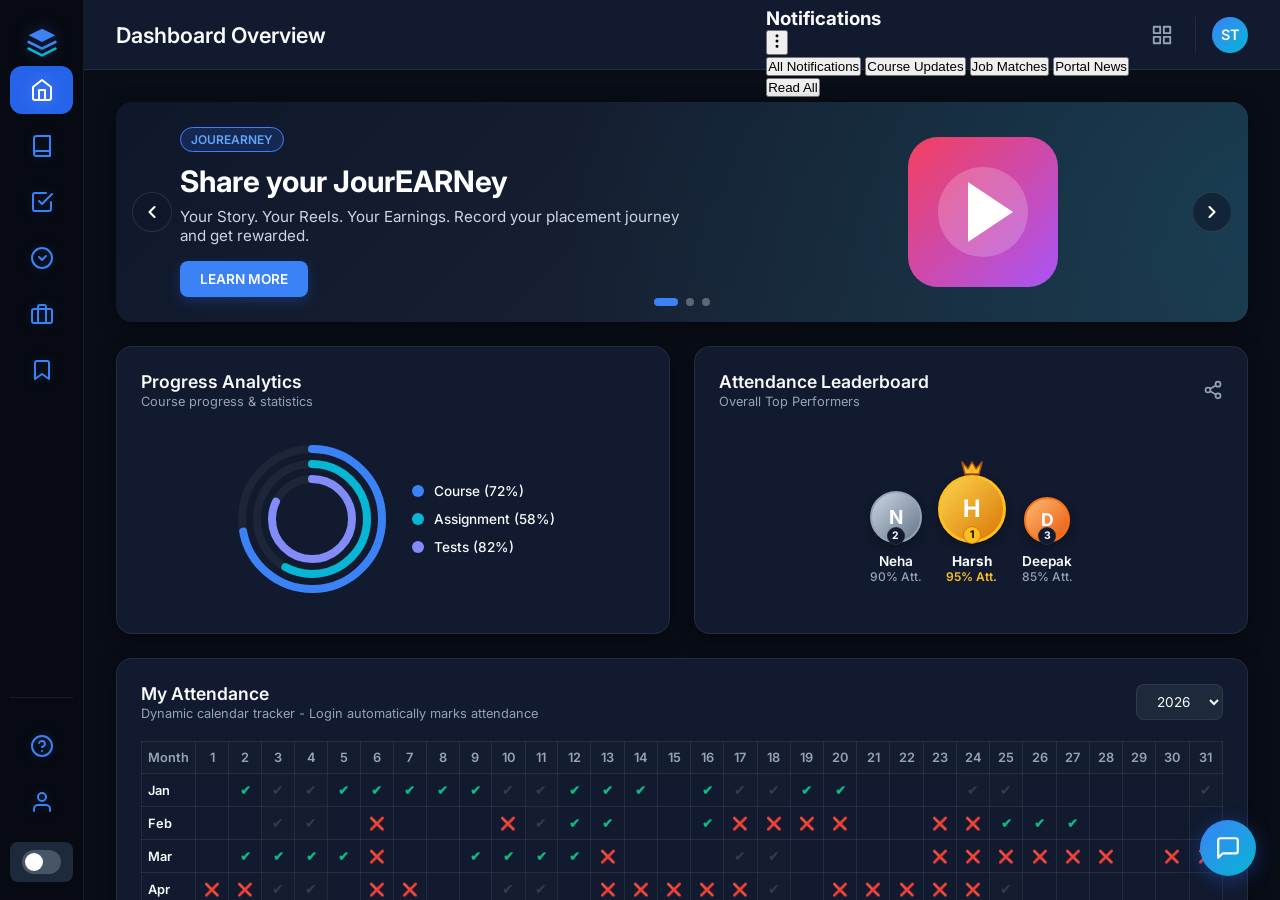
==== commit 30c299ff: "Add files via upload" ====
--- a/index.html
+++ b/index.html
@@ -7,6 +7,11 @@
   <link rel="stylesheet" href="assets/css/style.css">
 </head>
 <body>
+  <script>
+    if (localStorage.getItem('demo_theme') === 'light') {
+      document.body.classList.add('light-theme');
+    }
+  </script>
   <div class="app-container">
     <!-- Sidebar Navigation -->
     <aside class="sidebar">
@@ -40,21 +45,10 @@
               </a>
             </li>
             <li class="nav-item">
-              <a href="tests.html">
+              <a href="assignments.html">
                 <svg viewBox="0 0 24 24" fill="none" stroke="currentColor" stroke-width="2" stroke-linecap="round" stroke-linejoin="round">
                   <path d="M9 11L12 14L22 4"/>
                   <path d="M21 12v7a2 2 0 0 1-2 2H5a2 2 0 0 1-2-2V5a2 2 0 0 1 2-2h11"/>
-                </svg>
-                <p>Tests</p>
-              </a>
-            </li>
-            <li class="nav-item">
-              <a href="assignments.html">
-                <svg viewBox="0 0 24 24" fill="none" stroke="currentColor" stroke-width="2" stroke-linecap="round" stroke-linejoin="round">
-                  <rect x="3" y="4" width="18" height="18" rx="2" ry="2"/>
-                  <line x1="16" y1="2" x2="16" y2="6"/>
-                  <line x1="8" y1="2" x2="8" y2="6"/>
-                  <line x1="3" y1="10" x2="21" y2="10"/>
                 </svg>
                 <p>Assignments</p>
               </a>
@@ -131,13 +125,44 @@
           <h1>Dashboard Overview</h1>
         </div>
         <div class="header-actions">
-          <button class="action-btn" aria-label="Notifications">
-            <svg viewBox="0 0 24 24" fill="none" stroke="currentColor" stroke-width="2" stroke-linecap="round" stroke-linejoin="round">
-              <path d="M18 8A6 6 0 0 0 6 8c0 7-3 9-3 9h18s-3-2-3-9"/>
-              <path d="M13.73 21a2 2 0 0 1-3.46 0"/>
-            </svg>
-            <span class="badge-dot"></span>
-          </button>
+          <!-- Notification Wrapper -->
+          <div class="notification-wrapper">
+            <button class="action-btn" aria-label="Notifications" id="btn-notifications">
+              <svg viewBox="0 0 24 24" fill="none" stroke="currentColor" stroke-width="2" stroke-linecap="round" stroke-linejoin="round">
+                <path d="M18 8A6 6 0 0 0 6 8c0 7-3 9-3 9h18s-3-2-3-9"/>
+                <path d="M13.73 21a2 2 0 0 1-3.46 0"/>
+              </svg>
+              <span class="badge-dot"></span>
+            </button>
+            
+            <!-- Notification Dropdown Menu -->
+            <div class="notification-dropdown" id="notification-dropdown">
+              <div class="notification-header">
+                <h3>Notifications</h3>
+                <div class="notification-header-actions">
+                  <button class="notification-3dot-btn" id="btn-notification-3dot" aria-label="Filter notifications">
+                    <svg viewBox="0 0 24 24" fill="none" stroke="currentColor" stroke-width="2" stroke-linecap="round" stroke-linejoin="round" width="18" height="18">
+                      <circle cx="12" cy="5" r="1"/>
+                      <circle cx="12" cy="12" r="1"/>
+                      <circle cx="12" cy="19" r="1"/>
+                    </svg>
+                  </button>
+                  <div class="notification-filter-menu hidden" id="notification-filter-menu">
+                    <button class="filter-opt active" data-type="all">All Notifications</button>
+                    <button class="filter-opt" data-type="courses">Course Updates</button>
+                    <button class="filter-opt" data-type="jobs">Job Matches</button>
+                    <button class="filter-opt" data-type="updates">Portal News</button>
+                  </div>
+                </div>
+              </div>
+              <div class="notification-body" id="notification-body">
+                <!-- Rendered dynamically by JS -->
+              </div>
+              <div class="notification-footer">
+                <button class="btn-read-all" id="btn-read-all">Read All</button>
+              </div>
+            </div>
+          </div>
           
           <button class="action-btn" aria-label="QR Scanner">
             <svg viewBox="0 0 24 24" fill="none" stroke="currentColor" stroke-width="2" stroke-linecap="round" stroke-linejoin="round">
@@ -369,11 +394,6 @@
               <div class="card-subtitle">Dynamic calendar tracker - Login automatically marks attendance</div>
             </div>
             <div class="attendance-filters">
-              <select class="select-dropdown" id="course-filter">
-                <option value="core-java">Core Java</option>
-                <option value="web-dev">Web Development</option>
-              </select>
-              
               <select class="select-dropdown" id="year-filter">
                 <option value="2026">2026</option>
                 <option value="2025">2025</option>
@@ -456,6 +476,7 @@
     </div>
   </div>
 
+  <script src="assets/js/notifications.js"></script>
   <script src="assets/js/app.js"></script>
 </body>
 </html>
--- a/assets/css/style.css
+++ b/assets/css/style.css
@@ -62,45 +62,151 @@
 
 /* Sidebar Styling */
 .sidebar {
-  width: 260px;
+  width: 84px;
   background-color: var(--sidebar-bg);
   border-right: 1px solid var(--card-border);
   display: flex;
   flex-direction: column;
-  justify-content: space-between;
-  padding: 24px 16px;
-  transition: background-color 0.3s, border-color 0.3s;
+  justify-content: flex-start;
+  gap: 18px;
+  padding: 18px 10px;
+  transition: width 0.35s ease, padding 0.35s ease, background-color 0.3s, border-color 0.3s;
   z-index: 100;
   flex-shrink: 0;
+  overflow: hidden;
+  white-space: nowrap;
+}
+
+.sidebar:hover,
+.sidebar:focus-within {
+  width: 260px;
+  padding: 24px 16px;
+}
+
+.sidebar.auto-expand {
+  width: 260px;
+  padding: 24px 16px;
+}
+
+.sidebar.auto-expand > div:first-child {
+  align-items: flex-start;
+}
+
+.sidebar > div:first-child {
+  display: flex;
+  flex-direction: column;
+  align-items: center;
+  width: 100%;
+}
+
+.sidebar:hover > div:first-child,
+.sidebar:focus-within > div:first-child {
+  align-items: flex-start;
 }
 
 .sidebar-logo {
   display: flex;
   align-items: center;
   gap: 12px;
-  padding: 8px 12px;
-  margin-bottom: 24px;
-}
-
+  padding: 8px 0;
+  margin-bottom: 0;
+  justify-content: center;
+  width: 100%;
+  min-height: 48px;
+}
+
+.sidebar:hover .sidebar-logo,
+.sidebar:focus-within .sidebar-logo {
+  justify-content: flex-start;
+}
+
+/* --- CLEAN SIDEBAR SECTION --- */
 .sidebar-logo svg {
-  width: 24px;
-  height: 24px;
+  width: 32px;
+  height: 32px;
+  flex-shrink: 0;
+  display: block;
+  filter: drop-shadow(0 0 8px rgba(59, 130, 246, 0.28));
 }
 
 .sidebar-logo span {
   font-weight: 700;
   font-size: 1.25rem;
   letter-spacing: -0.025em;
-  background: linear-gradient(to right, var(--accent-blue), var(--accent-cyan));
-  -webkit-background-clip: text;
-  -webkit-text-fill-color: transparent;
-}
-
+  color: var(--accent-blue);
+  display: none;
+  transition: opacity 0.25s ease, transform 0.25s ease;
+}
+
+/* Sidebar structure */
+.sidebar nav,
+.sidebar-footer {
+  width: 100%;
+  display: block;
+}
+
+/* Hide text labels by default */
+.sidebar .nav-item p,
+.sidebar .theme-label,
+.sidebar .sidebar-logo span {
+  display: none;
+}
+
+/* Auto-expand state (Visible branding, icons only nav) */
+.sidebar.auto-expand {
+  width: 220px;
+  padding: 12px 10px;
+}
+
+.sidebar.auto-expand .sidebar-logo {
+  justify-content: flex-start;
+  gap: 10px;
+}
+
+.sidebar.auto-expand .sidebar-logo span {
+  display: block;
+}
+
+.sidebar.auto-expand .nav-item a {
+  justify-content: flex-start;
+}
+
+.sidebar.auto-expand .nav-item svg {
+  margin: 0;
+}
+
+/* Hover state (Full expansion) */
+.sidebar:hover {
+  width: 260px;
+  padding: 12px 16px;
+  box-shadow: 0 0 30px rgba(0, 0, 0, 0.4);
+}
+
+.sidebar:hover .sidebar-logo {
+  justify-content: flex-start;
+  gap: 10px;
+}
+
+.sidebar:hover .nav-item p,
+.sidebar:hover .theme-label,
+.sidebar:hover .sidebar-logo span {
+  display: block;
+}
+
+.sidebar:hover .nav-item a {
+  justify-content: flex-start;
+}
+
+.sidebar:hover .nav-item svg {
+  margin: 0;
+}
+
+/* Navigation Items Styling */
 .nav-links {
   list-style: none;
   display: flex;
   flex-direction: column;
-  gap: 6px;
+  gap: 8px;
 }
 
 .nav-item a {
@@ -108,12 +214,13 @@
   align-items: center;
   gap: 12px;
   padding: 12px;
-  border-radius: 8px;
+  border-radius: 12px;
   color: var(--text-secondary);
   text-decoration: none;
   font-weight: 500;
   font-size: 0.95rem;
   transition: all 0.2s;
+  justify-content: center;
 }
 
 .nav-item.active a {
@@ -127,17 +234,27 @@
 }
 
 .nav-item svg {
-  width: 20px;
-  height: 20px;
+  width: 24px;
+  height: 24px;
   flex-shrink: 0;
+  margin: 0 auto;
+  color: var(--accent-blue);
+  filter: drop-shadow(0 0 4px rgba(59, 130, 246, 0.20));
+  transition: all 0.2s;
+}
+
+.nav-item.active svg {
+  color: #ffffff;
+  filter: drop-shadow(0 0 8px rgba(255, 255, 255, 0.3));
 }
 
 .sidebar-footer {
   display: flex;
   flex-direction: column;
   gap: 16px;
-  padding-top: 16px;
+  padding-top: 24px;
   border-top: 1px solid var(--card-border);
+  margin-top: auto;
 }
 
 /* Theme Toggle Slider */
@@ -148,6 +265,15 @@
   padding: 8px 12px;
   background-color: var(--sidebar-hover);
   border-radius: 8px;
+}
+
+.sidebar .theme-toggle-container {
+  justify-content: center;
+}
+
+.sidebar:hover .theme-toggle-container,
+.sidebar:focus-within .theme-toggle-container {
+  justify-content: space-between;
 }
 
 .theme-label {
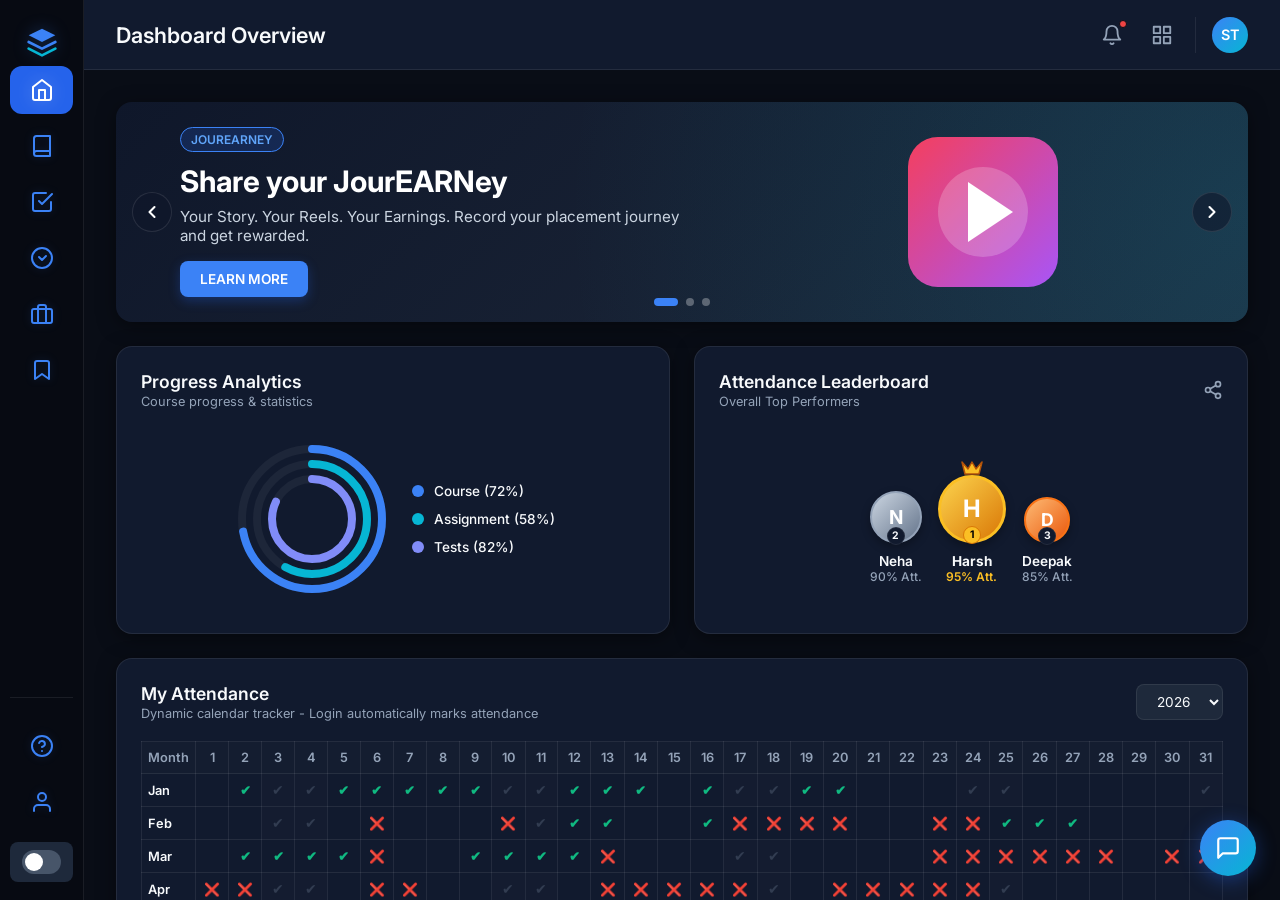
==== commit 81a03bdf: "Initial commit from VS Code Copilot" ====
--- a/index.html
+++ b/index.html
@@ -477,6 +477,7 @@
   </div>
 
   <script src="assets/js/notifications.js"></script>
+  <script src="assets/js/common.js"></script>
   <script src="assets/js/app.js"></script>
 </body>
 </html>
--- a/assets/css/style.css
+++ b/assets/css/style.css
@@ -398,12 +398,19 @@
   border: 2px solid var(--card-bg);
 }
 
+/* user-profile avatar */
 .user-profile {
   display: flex;
   align-items: center;
   gap: 12px;
   padding-left: 16px;
   border-left: 1px solid var(--card-border);
+  cursor: pointer;
+}
+
+.user-profile:hover .avatar-circle {
+  transform: scale(1.05);
+  box-shadow: 0 0 10px rgba(59, 130, 246, 0.4);
 }
 
 .avatar-circle {
@@ -417,6 +424,7 @@
   color: white;
   font-weight: 600;
   font-size: 0.9rem;
+  transition: transform 0.2s ease, box-shadow 0.2s ease;
 }
 
 /* Scrollbar styling */
@@ -798,6 +806,7 @@
   justify-content: center;
   font-size: 0.65rem;
   font-weight: 700;
+  color: var(--text-primary);
 }
 
 /* First place styling (Center) */
@@ -1568,6 +1577,14 @@
   display: flex;
   flex-direction: column;
   gap: 20px;
+  position: sticky;
+  top: 20px;
+}
+
+.player-right {
+  max-height: calc(100vh - 200px);
+  overflow-y: auto;
+  padding-right: 6px;
 }
 
 .video-player-wrapper {
@@ -3793,22 +3810,13 @@
   overflow: hidden;
 }
 
-.jobs-card::before {
-  content: '';
-  position: absolute;
-  top: 0; left: 0; right: 0;
-  height: 3px;
-  background: linear-gradient(90deg, var(--accent-blue), var(--accent-cyan));
-  opacity: 0;
-  transition: opacity 0.2s;
-}
-
-.jobs-card:hover::before { opacity: 1; }
-
 .jobs-card:hover {
-  transform: translateY(-3px);
-  box-shadow: 0 12px 32px rgba(0,0,0,0.3);
-  border-color: var(--accent-blue);
+  transform: translateY(-4px);
+  border-color: rgba(255, 255, 255, 0.15);
+}
+
+.light-theme .jobs-card:hover {
+  border-color: rgba(0, 0, 0, 0.15);
 }
 
 .jobs-card.applied { border-color: #48bb78; }
@@ -4549,3 +4557,379 @@
   gap: 8px;
   padding-top: 8px;
 }
+
+/* ── Interactive Notifications ───────────────────────────── */
+.notification-wrapper {
+  position: relative;
+  display: inline-block;
+}
+
+.notification-dropdown {
+  position: absolute;
+  top: 48px;
+  right: 0;
+  width: 380px;
+  max-height: 480px;
+  background-color: var(--card-bg);
+  border: 1px solid var(--card-border);
+  border-radius: 12px;
+  box-shadow: var(--shadow);
+  z-index: 1000;
+  display: flex;
+  flex-direction: column;
+  opacity: 0;
+  transform: translateY(-10px);
+  pointer-events: none;
+  transition: opacity 0.2s ease, transform 0.2s ease;
+}
+
+.notification-dropdown.open {
+  opacity: 1;
+  transform: translateY(0);
+  pointer-events: auto;
+}
+
+.notification-header {
+  display: flex;
+  align-items: center;
+  justify-content: space-between;
+  padding: 12px 16px;
+  border-bottom: 1px solid var(--card-border);
+}
+
+.notification-header h3 {
+  font-size: 1.15rem;
+  font-weight: 600;
+  color: var(--text-primary);
+  margin: 0;
+}
+
+.notification-header-actions {
+  position: relative;
+}
+
+.notification-3dot-btn {
+  background: none;
+  border: none;
+  color: var(--text-secondary);
+  cursor: pointer;
+  padding: 4px;
+  border-radius: 4px;
+  display: flex;
+  align-items: center;
+  justify-content: center;
+  transition: background-color 0.2s;
+}
+
+.notification-3dot-btn:hover {
+  background-color: var(--sidebar-hover);
+  color: var(--text-primary);
+}
+
+.notification-filter-menu {
+  position: absolute;
+  top: 28px;
+  right: 0;
+  background-color: var(--card-bg);
+  border: 1px solid var(--card-border);
+  border-radius: 8px;
+  box-shadow: var(--shadow);
+  width: 165px;
+  padding: 4px 0;
+  z-index: 1010;
+  display: flex;
+  flex-direction: column;
+}
+
+.notification-filter-menu.hidden {
+  display: none;
+}
+
+.notification-filter-menu button {
+  background: none;
+  border: none;
+  padding: 8px 12px;
+  text-align: left;
+  font-size: 0.95rem;
+  color: var(--text-secondary);
+  cursor: pointer;
+  width: 100%;
+  transition: background-color 0.2s, color 0.2s;
+}
+
+.notification-filter-menu button:hover {
+  background-color: var(--sidebar-hover);
+  color: var(--text-primary);
+}
+
+.notification-filter-menu button.active {
+  color: var(--accent-blue);
+  font-weight: 600;
+  background-color: rgba(59, 130, 246, 0.05);
+}
+
+.notification-body {
+  flex: 1;
+  overflow-y: auto;
+  max-height: 350px;
+}
+
+.notification-body::-webkit-scrollbar {
+  width: 6px;
+}
+
+.notification-body::-webkit-scrollbar-track {
+  background: transparent;
+}
+
+.notification-body::-webkit-scrollbar-thumb {
+  background-color: rgba(156, 163, 175, 0.3);
+  border-radius: 3px;
+}
+
+.notification-item {
+  display: flex;
+  align-items: flex-start;
+  gap: 12px;
+  padding: 12px 16px;
+  border-bottom: 1px solid var(--card-border);
+  transition: background-color 0.2s;
+  position: relative;
+}
+
+.notification-item:hover {
+  background-color: rgba(255, 255, 255, 0.02);
+}
+
+.light-theme .notification-item:hover {
+  background-color: rgba(0, 0, 0, 0.02);
+}
+
+.notification-item-content {
+  flex: 1;
+}
+
+.notification-item-title {
+  font-size: 1.05rem;
+  font-weight: 600;
+  color: var(--text-primary);
+  margin-bottom: 4px;
+}
+
+.notification-item-desc {
+  font-size: 0.92rem;
+  color: var(--text-secondary);
+  line-height: 1.35;
+}
+
+.notification-item-time {
+  font-size: 0.8rem;
+  color: var(--text-secondary);
+  opacity: 0.7;
+  margin-top: 4px;
+}
+
+.notification-tick-btn {
+  background: none;
+  border: none;
+  color: var(--text-secondary);
+  cursor: pointer;
+  padding: 4px;
+  border-radius: 50%;
+  display: flex;
+  align-items: center;
+  justify-content: center;
+  transition: all 0.2s;
+  opacity: 0.6;
+  flex-shrink: 0;
+  margin-top: 2px;
+}
+
+.notification-tick-btn:hover {
+  background-color: rgba(16, 185, 129, 0.1);
+  color: var(--accent-green);
+  opacity: 1;
+}
+
+.notification-footer {
+  padding: 8px 16px;
+  border-top: 1px solid var(--card-border);
+  display: flex;
+  justify-content: center;
+  background-color: var(--card-bg);
+  position: sticky;
+  bottom: 0;
+  border-radius: 0 0 12px 12px;
+}
+
+.btn-read-all {
+  background-color: var(--accent-blue);
+  color: white;
+  border: none;
+  border-radius: 6px;
+  padding: 8px 16px;
+  font-size: 1rem;
+  font-weight: 600;
+  cursor: pointer;
+  width: 100%;
+  text-align: center;
+  transition: background-color 0.2s, box-shadow 0.2s;
+}
+
+.btn-read-all:hover {
+  background-color: #2563eb;
+  box-shadow: 0 4px 12px rgba(37, 99, 235, 0.2);
+}
+
+.badge-dot {
+  position: absolute;
+  top: 2px;
+  right: 2px;
+  width: 8px;
+  height: 8px;
+  background-color: var(--accent-red);
+  border-radius: 50%;
+  border: 1.5px solid var(--bg-color);
+  display: none;
+}
+
+.notification-item.read {
+  opacity: 0.55;
+}
+
+/* ── Construction Modal ──────────────────────────────────── */
+.demo-modal {
+  position: fixed;
+  top: 0;
+  left: 0;
+  width: 100%;
+  height: 100%;
+  background-color: rgba(0, 0, 0, 0.6);
+  backdrop-filter: blur(4px);
+  display: flex;
+  align-items: center;
+  justify-content: center;
+  z-index: 99999;
+  opacity: 0;
+  pointer-events: none;
+  transition: opacity 0.3s ease;
+}
+
+.demo-modal.open {
+  opacity: 1;
+  pointer-events: auto;
+}
+
+.demo-modal-content {
+  background-color: var(--card-bg);
+  border: 1px solid var(--card-border);
+  border-radius: 16px;
+  box-shadow: var(--shadow);
+  width: 90%;
+  max-width: 400px;
+  padding: 24px;
+  text-align: center;
+  transform: scale(0.9);
+  transition: transform 0.3s ease;
+}
+
+.demo-modal.open .demo-modal-content {
+  transform: scale(1);
+}
+
+.demo-modal-header {
+  display: flex;
+  flex-direction: column;
+  align-items: center;
+  gap: 12px;
+  margin-bottom: 16px;
+}
+
+.demo-modal-header h3 {
+  font-size: 1.25rem;
+  font-weight: 700;
+  color: var(--text-primary);
+}
+
+.demo-modal-content p {
+  font-size: 0.95rem;
+  color: var(--text-secondary);
+  line-height: 1.5;
+  margin-bottom: 24px;
+}
+
+.demo-modal-close-btn {
+  background-color: var(--accent-blue);
+  color: white;
+  border: none;
+  border-radius: 8px;
+  padding: 10px 24px;
+  font-size: 0.95rem;
+  font-weight: 600;
+  cursor: pointer;
+  transition: background-color 0.2s, box-shadow 0.2s;
+  width: 100%;
+}
+
+.demo-modal-close-btn:hover {
+  background-color: #2563eb;
+  box-shadow: 0 4px 12px rgba(37, 99, 235, 0.2);
+}
+
+/* ── Page Transition Animations ─────────────────────────────── */
+.main-content.page-entering {
+  opacity: 0;
+  transform: translateY(14px);
+}
+
+.main-content.page-entered {
+  opacity: 1;
+  transform: translateY(0);
+  transition: opacity 0.35s ease, transform 0.35s ease;
+}
+
+.main-content.page-leaving {
+  opacity: 0;
+  transform: translateY(-10px);
+  transition: opacity 0.28s ease, transform 0.28s ease;
+  pointer-events: none;
+}
+
+/* ── Apply Success Toast ─────────────────────────────────────── */
+.demo-apply-toast {
+  position: fixed;
+  bottom: 32px;
+  left: 50%;
+  transform: translateX(-50%) translateY(80px);
+  background: linear-gradient(135deg, #065f46, #047857);
+  color: #ecfdf5;
+  border: 1px solid rgba(16, 185, 129, 0.3);
+  border-radius: 12px;
+  padding: 14px 22px;
+  display: flex;
+  align-items: center;
+  gap: 10px;
+  font-size: 0.9rem;
+  font-weight: 500;
+  box-shadow: 0 8px 32px rgba(0, 0, 0, 0.4), 0 0 0 1px rgba(16, 185, 129, 0.15);
+  z-index: 999999;
+  opacity: 0;
+  pointer-events: none;
+  transition: opacity 0.35s ease, transform 0.35s cubic-bezier(0.34, 1.56, 0.64, 1);
+  white-space: nowrap;
+}
+
+.demo-apply-toast.show {
+  opacity: 1;
+  transform: translateX(-50%) translateY(0);
+  pointer-events: auto;
+}
+
+.demo-apply-toast svg {
+  color: #10b981;
+  flex-shrink: 0;
+}
+
+.demo-apply-toast strong {
+  font-weight: 700;
+}
